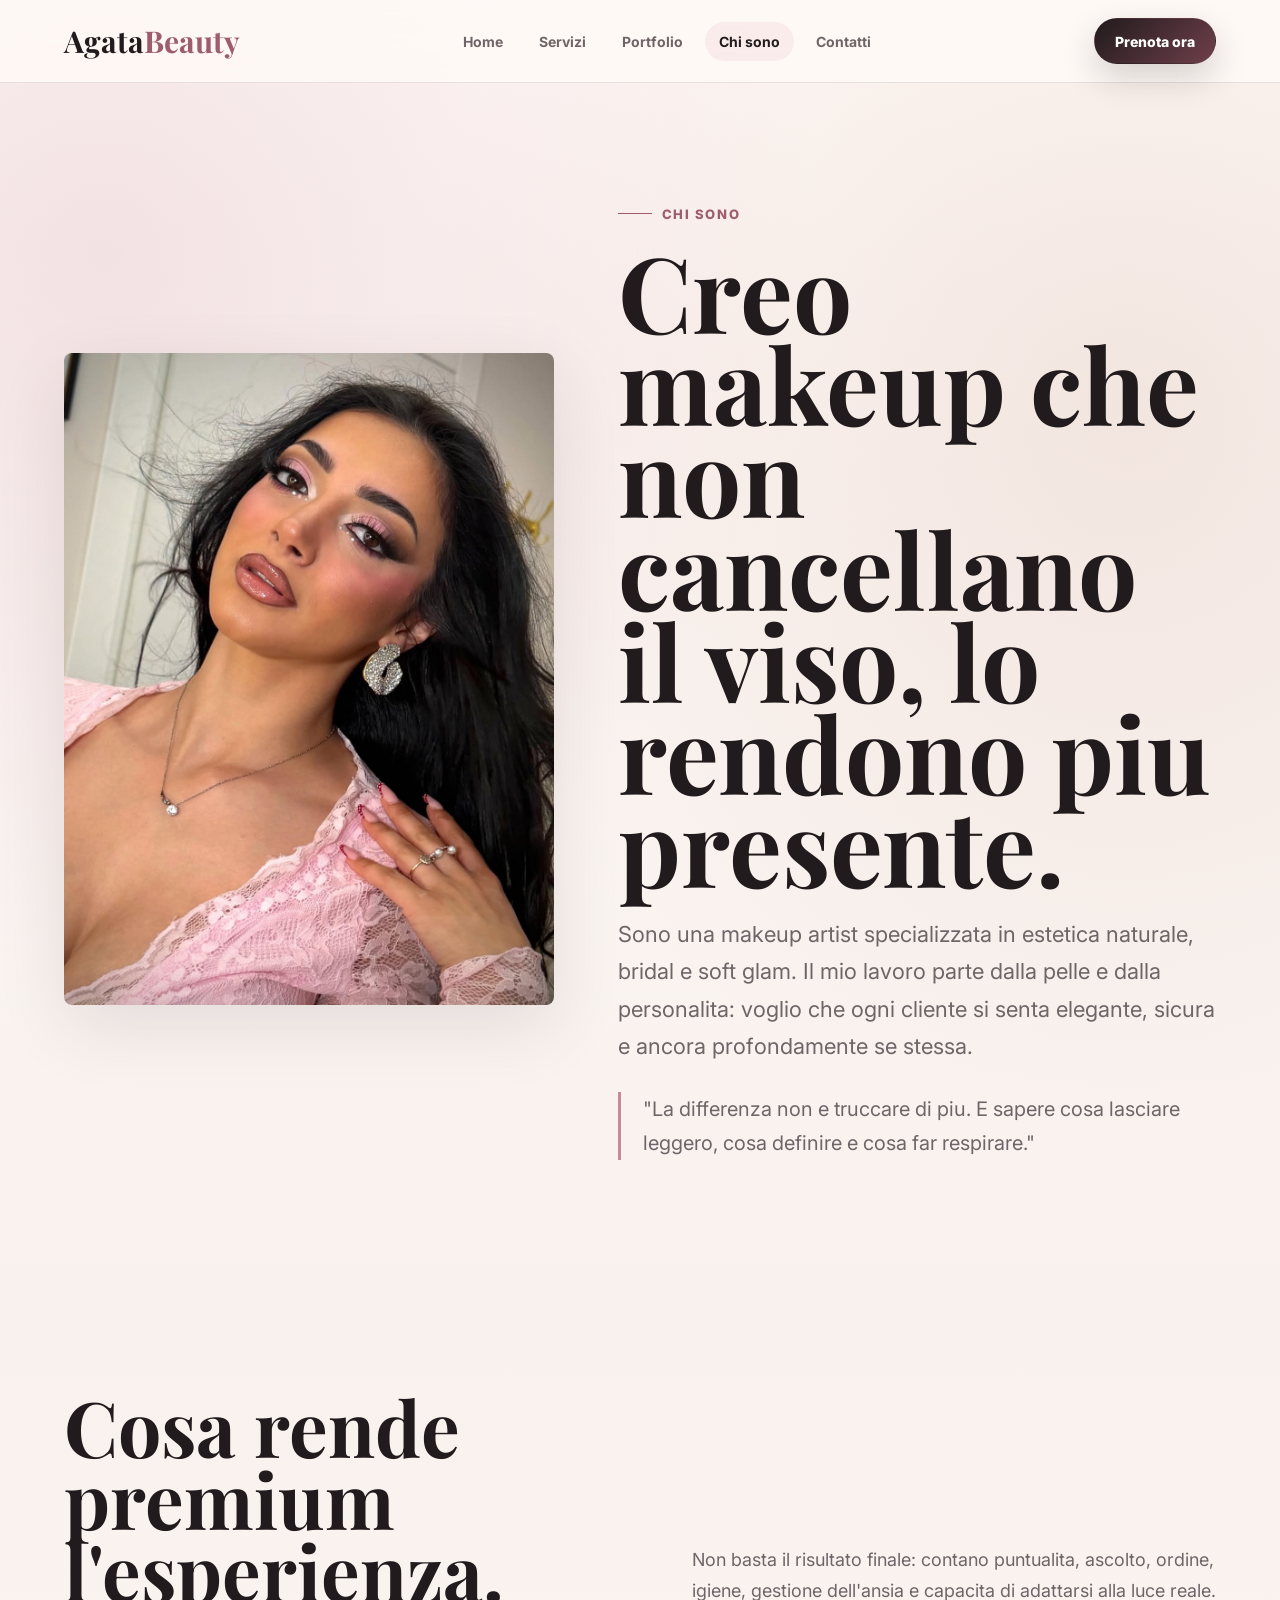
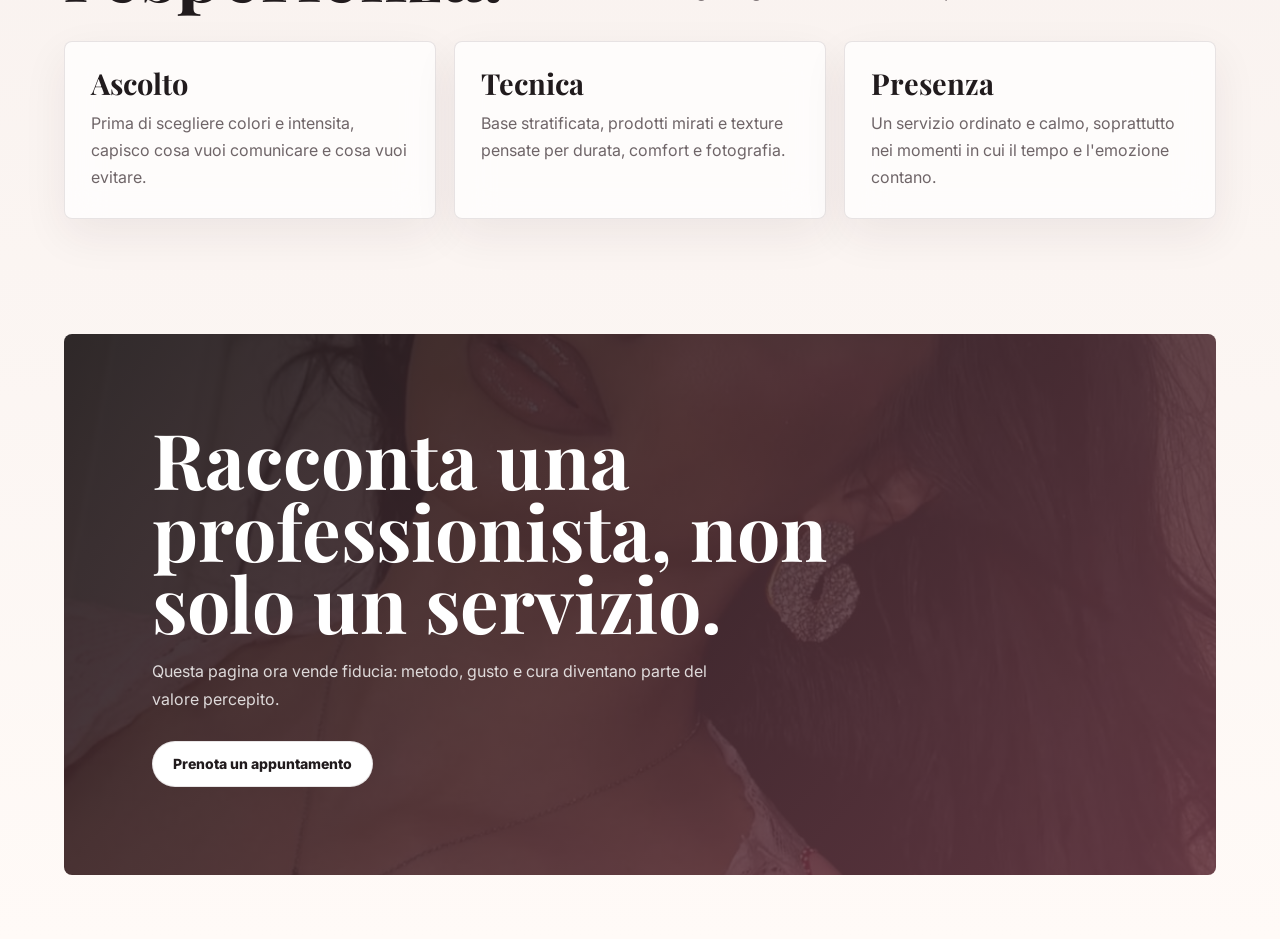
==== chi-sono.html @ 9abc5233 "Elevate beauty site experience" ====
<!DOCTYPE html>
<html lang="it">
<head>
  <meta charset="UTF-8"/>
  <meta name="viewport" content="width=device-width, initial-scale=1.0"/>
  <meta name="description" content="Scopri Agata Beauty, makeup artist specializzata in bellezza naturale, bridal e soft glam."/>
  <title>Chi sono | Agata Beauty</title>
  <link rel="stylesheet" href="style.css"/>
</head>
<body>
  <div class="site-shell">
    <header class="nav">
      <a class="logo" href="index.html">Agata<span>Beauty</span></a>
      <nav class="nav-links" aria-label="Navigazione principale">
        <a href="index.html">Home</a>
        <a href="servizi.html">Servizi</a>
        <a href="portfolio.html">Portfolio</a>
        <a href="chi-sono.html" class="active">Chi sono</a>
        <a href="contatti.html">Contatti</a>
      </nav>
      <div class="nav-actions">
        <a href="prenota.html" class="btn btn-primary">Prenota ora</a>
        <button class="menu-toggle" type="button" aria-label="Apri menu" aria-expanded="false">+</button>
      </div>
    </header>

    <main>
      <section class="section split">
        <div class="portrait reveal">
          <img src="assets/immagine_1.jpg" alt="Agata Beauty makeup artist"/>
        </div>
        <div class="reveal">
          <span class="eyebrow">Chi sono</span>
          <h1>Creo makeup che non cancellano il viso, lo rendono piu presente.</h1>
          <p class="lead">Sono una makeup artist specializzata in estetica naturale, bridal e soft glam. Il mio lavoro parte dalla pelle e dalla personalita: voglio che ogni cliente si senta elegante, sicura e ancora profondamente se stessa.</p>
          <p class="quote">"La differenza non e truccare di piu. E sapere cosa lasciare leggero, cosa definire e cosa far respirare."</p>
        </div>
      </section>

      <section class="section">
        <div class="section-head reveal">
          <h2>Cosa rende premium l'esperienza.</h2>
          <p>Non basta il risultato finale: contano puntualita, ascolto, ordine, igiene, gestione dell'ansia e capacita di adattarsi alla luce reale.</p>
        </div>
        <div class="grid">
          <article class="card reveal"><h3>Ascolto</h3><p>Prima di scegliere colori e intensita, capisco cosa vuoi comunicare e cosa vuoi evitare.</p></article>
          <article class="card reveal"><h3>Tecnica</h3><p>Base stratificata, prodotti mirati e texture pensate per durata, comfort e fotografia.</p></article>
          <article class="card reveal"><h3>Presenza</h3><p>Un servizio ordinato e calmo, soprattutto nei momenti in cui il tempo e l'emozione contano.</p></article>
        </div>
      </section>

      <section class="cta-section reveal">
        <h2>Racconta una professionista, non solo un servizio.</h2>
        <p>Questa pagina ora vende fiducia: metodo, gusto e cura diventano parte del valore percepito.</p>
        <a href="prenota.html" class="btn btn-secondary">Prenota un appuntamento</a>
      </section>
    </main>
  </div>
  <script src="script.js"></script>
</body>
</html>
---- style.css ----
@import url("https://fonts.googleapis.com/css2?family=Inter:wght@400;500;600;700;800&family=Playfair+Display:wght@600;700&display=swap");

:root{
  --ink:#211b1d;
  --muted:#6f6568;
  --line:rgba(65,45,50,.12);
  --paper:#fffaf7;
  --veil:rgba(255,255,255,.72);
  --rose:#c8899a;
  --rose-dark:#9d5d6e;
  --clay:#b27761;
  --sage:#7f8b76;
  --shadow:0 22px 70px rgba(54,33,38,.11);
  --radius:8px;
}

*{box-sizing:border-box;margin:0;padding:0}

html{scroll-behavior:smooth}

body{
  min-height:100vh;
  font-family:"Inter",system-ui,sans-serif;
  color:var(--ink);
  background:
    radial-gradient(circle at 8% 10%, rgba(200,137,154,.20), transparent 28%),
    radial-gradient(circle at 88% 16%, rgba(178,119,97,.14), transparent 30%),
    linear-gradient(180deg,#fffaf7 0%,#f8f1ee 52%,#fffaf7 100%);
  overflow-x:hidden;
}

img{display:block;max-width:100%}

a{color:inherit}

h1,h2,h3,.logo{font-family:"Playfair Display",Georgia,serif}

.site-shell{position:relative;z-index:1}

.nav{
  position:sticky;
  top:0;
  z-index:20;
  display:flex;
  align-items:center;
  justify-content:space-between;
  gap:24px;
  padding:18px clamp(20px,5vw,72px);
  background:rgba(255,250,247,.82);
  border-bottom:1px solid var(--line);
  backdrop-filter:blur(22px);
}

.logo{
  text-decoration:none;
  font-size:30px;
  font-weight:700;
  line-height:1;
  letter-spacing:0;
}

.logo span{color:var(--rose-dark)}

.nav-links{
  display:flex;
  align-items:center;
  gap:8px;
}

.nav-links a{
  text-decoration:none;
  color:var(--muted);
  padding:11px 14px;
  border-radius:999px;
  font-size:14px;
  font-weight:700;
  transition:.25s ease;
}

.nav-links a:hover,
.nav-links a.active{
  color:var(--ink);
  background:rgba(200,137,154,.12);
}

.nav-actions{display:flex;align-items:center;gap:12px}

.menu-toggle{
  display:none;
  width:44px;
  height:44px;
  border:1px solid var(--line);
  border-radius:999px;
  background:#fff;
  color:var(--ink);
  font-size:22px;
  cursor:pointer;
}

.btn{
  display:inline-flex;
  align-items:center;
  justify-content:center;
  min-height:46px;
  padding:13px 20px;
  border:1px solid transparent;
  border-radius:999px;
  text-decoration:none;
  font-weight:800;
  font-size:14px;
  transition:.25s ease;
}

.btn-primary{
  color:#fff;
  background:linear-gradient(135deg,var(--ink),#6f3f4b);
  box-shadow:0 14px 34px rgba(33,27,29,.18);
}

.btn-secondary{
  color:var(--ink);
  background:#fff;
  border-color:var(--line);
}

.btn:hover{transform:translateY(-2px)}

.hero{
  display:grid;
  grid-template-columns:minmax(0,1fr) minmax(360px,.82fr);
  min-height:calc(100vh - 83px);
  align-items:center;
  gap:clamp(34px,5vw,74px);
  padding:clamp(58px,8vw,104px) clamp(20px,5vw,72px);
}

.hero-copy{max-width:760px}

.eyebrow{
  display:inline-flex;
  align-items:center;
  gap:10px;
  margin-bottom:22px;
  color:var(--rose-dark);
  font-size:13px;
  font-weight:800;
  letter-spacing:.12em;
  text-transform:uppercase;
}

.eyebrow::before{
  content:"";
  width:34px;
  height:1px;
  background:currentColor;
}

h1{
  font-size:clamp(54px,8.2vw,112px);
  line-height:.88;
  letter-spacing:0;
}

.lead{
  max-width:650px;
  margin-top:26px;
  color:var(--muted);
  font-size:clamp(18px,2vw,22px);
  line-height:1.7;
}

.hero-actions{display:flex;flex-wrap:wrap;gap:14px;margin-top:34px}

.hero-visual{
  position:relative;
  min-height:640px;
  overflow:hidden;
  border-radius:var(--radius);
  box-shadow:var(--shadow);
  isolation:isolate;
}

.hero-visual img{
  width:100%;
  height:100%;
  min-height:640px;
  object-fit:cover;
}

.hero-visual::after{
  content:"";
  position:absolute;
  inset:0;
  background:linear-gradient(180deg,transparent 50%,rgba(33,27,29,.34));
}

.visual-note{
  position:absolute;
  left:22px;
  right:22px;
  bottom:22px;
  z-index:2;
  display:grid;
  grid-template-columns:1fr auto;
  gap:16px;
  align-items:end;
  padding:18px;
  color:#fff;
  background:rgba(33,27,29,.38);
  border:1px solid rgba(255,255,255,.24);
  border-radius:var(--radius);
  backdrop-filter:blur(18px);
}

.visual-note strong{font-size:26px;font-family:"Playfair Display",Georgia,serif}
.visual-note span{font-size:13px;line-height:1.5;opacity:.88}

.trust-strip{
  display:grid;
  grid-template-columns:repeat(4,1fr);
  border-block:1px solid var(--line);
  background:rgba(255,255,255,.58);
}

.trust-item{
  padding:26px clamp(18px,3vw,36px);
  border-right:1px solid var(--line);
}

.trust-item:last-child{border-right:0}
.trust-item strong{display:block;font-size:24px}
.trust-item span{display:block;margin-top:6px;color:var(--muted);font-size:14px}

.section{
  padding:clamp(72px,9vw,128px) clamp(20px,5vw,72px);
}

.section-head{
  display:flex;
  justify-content:space-between;
  align-items:end;
  gap:28px;
  margin-bottom:34px;
}

.section-head h2,
.page-hero h1{
  font-size:clamp(42px,6vw,78px);
  line-height:.94;
  letter-spacing:0;
}

.section-head p,
.page-hero p{
  max-width:610px;
  color:var(--muted);
  font-size:18px;
  line-height:1.7;
}

.grid{
  display:grid;
  grid-template-columns:repeat(3,1fr);
  gap:18px;
}

.card{
  position:relative;
  overflow:hidden;
  min-height:100%;
  padding:26px;
  border:1px solid var(--line);
  border-radius:var(--radius);
  background:var(--veil);
  box-shadow:0 16px 45px rgba(54,33,38,.07);
  backdrop-filter:blur(18px);
}

.card h3{
  margin-bottom:12px;
  font-size:29px;
  line-height:1.05;
  letter-spacing:0;
}

.card p{color:var(--muted);line-height:1.7}

.card-img{padding:0}
.card-img img{width:100%;height:410px;object-fit:cover}
.card-img .card-body{padding:24px}

.service-meta{
  display:flex;
  justify-content:space-between;
  gap:14px;
  margin-top:24px;
  padding-top:18px;
  border-top:1px solid var(--line);
  color:var(--rose-dark);
  font-size:13px;
  font-weight:800;
  text-transform:uppercase;
  letter-spacing:.08em;
}

.feature-list{display:grid;gap:12px;margin-top:18px;list-style:none}
.feature-list li{color:var(--muted);line-height:1.6}
.feature-list li::before{content:"+";margin-right:10px;color:var(--rose-dark);font-weight:800}

.portfolio-grid{
  display:grid;
  grid-template-columns:1.1fr .9fr;
  gap:18px;
}

.stack-gap{margin-top:18px}

.portfolio-tile{
  position:relative;
  min-height:420px;
  overflow:hidden;
  border-radius:var(--radius);
  box-shadow:var(--shadow);
}

.portfolio-tile.tall{min-height:620px}
.portfolio-tile img{width:100%;height:100%;object-fit:cover}

.tile-caption{
  position:absolute;
  left:18px;
  bottom:18px;
  padding:14px 16px;
  color:#fff;
  background:rgba(33,27,29,.45);
  border:1px solid rgba(255,255,255,.2);
  border-radius:var(--radius);
  backdrop-filter:blur(16px);
}

.tile-caption strong{display:block;font-family:"Playfair Display",Georgia,serif;font-size:25px}
.tile-caption span{font-size:13px;opacity:.88}

.split{
  display:grid;
  grid-template-columns:.9fr 1.1fr;
  gap:clamp(24px,5vw,72px);
  align-items:center;
}

.portrait{
  min-height:620px;
  overflow:hidden;
  border-radius:var(--radius);
  box-shadow:var(--shadow);
}

.portrait img{width:100%;height:100%;object-fit:cover}

.quote{
  margin-top:26px;
  padding-left:22px;
  border-left:3px solid var(--rose);
  color:var(--muted);
  font-size:20px;
  line-height:1.7;
}

.booking-panel{
  display:grid;
  grid-template-columns:.42fr .58fr;
  gap:18px;
}

.calendly-box{
  overflow:hidden;
  border:1px solid var(--line);
  border-radius:var(--radius);
  background:#fff;
  box-shadow:var(--shadow);
}

.calendly-inline-widget{min-width:320px;height:760px}

.contact-grid{
  display:grid;
  grid-template-columns:.9fr 1.1fr;
  gap:18px;
}

.contact-link{
  display:flex;
  justify-content:space-between;
  align-items:center;
  gap:18px;
  padding:18px 0;
  border-bottom:1px solid var(--line);
  text-decoration:none;
  font-weight:800;
}

.contact-link span{color:var(--muted);font-weight:600}

.cta-section{
  margin:0 clamp(20px,5vw,72px) clamp(20px,5vw,72px);
  padding:clamp(54px,8vw,88px);
  color:#fff;
  background:
    linear-gradient(135deg,rgba(33,27,29,.92),rgba(111,63,75,.86)),
    url("assets/immagine_1.jpg") center/cover;
  border-radius:var(--radius);
}

.cta-section h2{
  max-width:820px;
  font-size:clamp(42px,6vw,82px);
  line-height:.94;
  letter-spacing:0;
}

.cta-section p{max-width:590px;margin-top:20px;line-height:1.7;color:rgba(255,255,255,.82)}
.cta-section .btn{margin-top:28px}

.footer{
  display:flex;
  justify-content:space-between;
  gap:24px;
  padding:38px clamp(20px,5vw,72px);
  color:var(--muted);
  border-top:1px solid var(--line);
}

.footer-links{display:flex;gap:18px;flex-wrap:wrap}
.footer a{text-decoration:none}

.reveal{
  opacity:0;
  transform:translateY(22px);
  transition:opacity .7s ease, transform .7s ease;
}

.reveal.active{opacity:1;transform:translateY(0)}

@media(max-width:980px){
  .hero,
  .split,
  .booking-panel,
  .contact-grid,
  .portfolio-grid{grid-template-columns:1fr}

  .hero-visual,
  .hero-visual img,
  .portrait{min-height:520px}

  .trust-strip,
  .grid{grid-template-columns:repeat(2,1fr)}

  .section-head{display:block}
  .section-head p{margin-top:18px}
}

@media(max-width:760px){
  .nav{padding:14px 18px}
  .logo{font-size:26px}
  .menu-toggle{display:inline-flex;align-items:center;justify-content:center}
  .nav-links{
    position:absolute;
    top:73px;
    left:18px;
    right:18px;
    display:none;
    flex-direction:column;
    align-items:stretch;
    padding:12px;
    background:#fff;
    border:1px solid var(--line);
    border-radius:var(--radius);
    box-shadow:var(--shadow);
  }
  .nav.open .nav-links{display:flex}
  .nav-links a{padding:14px 16px}
  .nav-actions .btn{display:none}
  .hero{min-height:auto;padding-top:54px}
  .hero-actions .btn{width:100%}
  .hero-visual,
  .hero-visual img,
  .portrait,
  .portfolio-tile,
  .portfolio-tile.tall{min-height:430px}
  .trust-strip,
  .grid{grid-template-columns:1fr}
  .trust-item{border-right:0;border-bottom:1px solid var(--line)}
  .trust-item:last-child{border-bottom:0}
  .card-img img{height:340px}
  .footer{display:block}
  .footer-links{margin-top:16px}
}
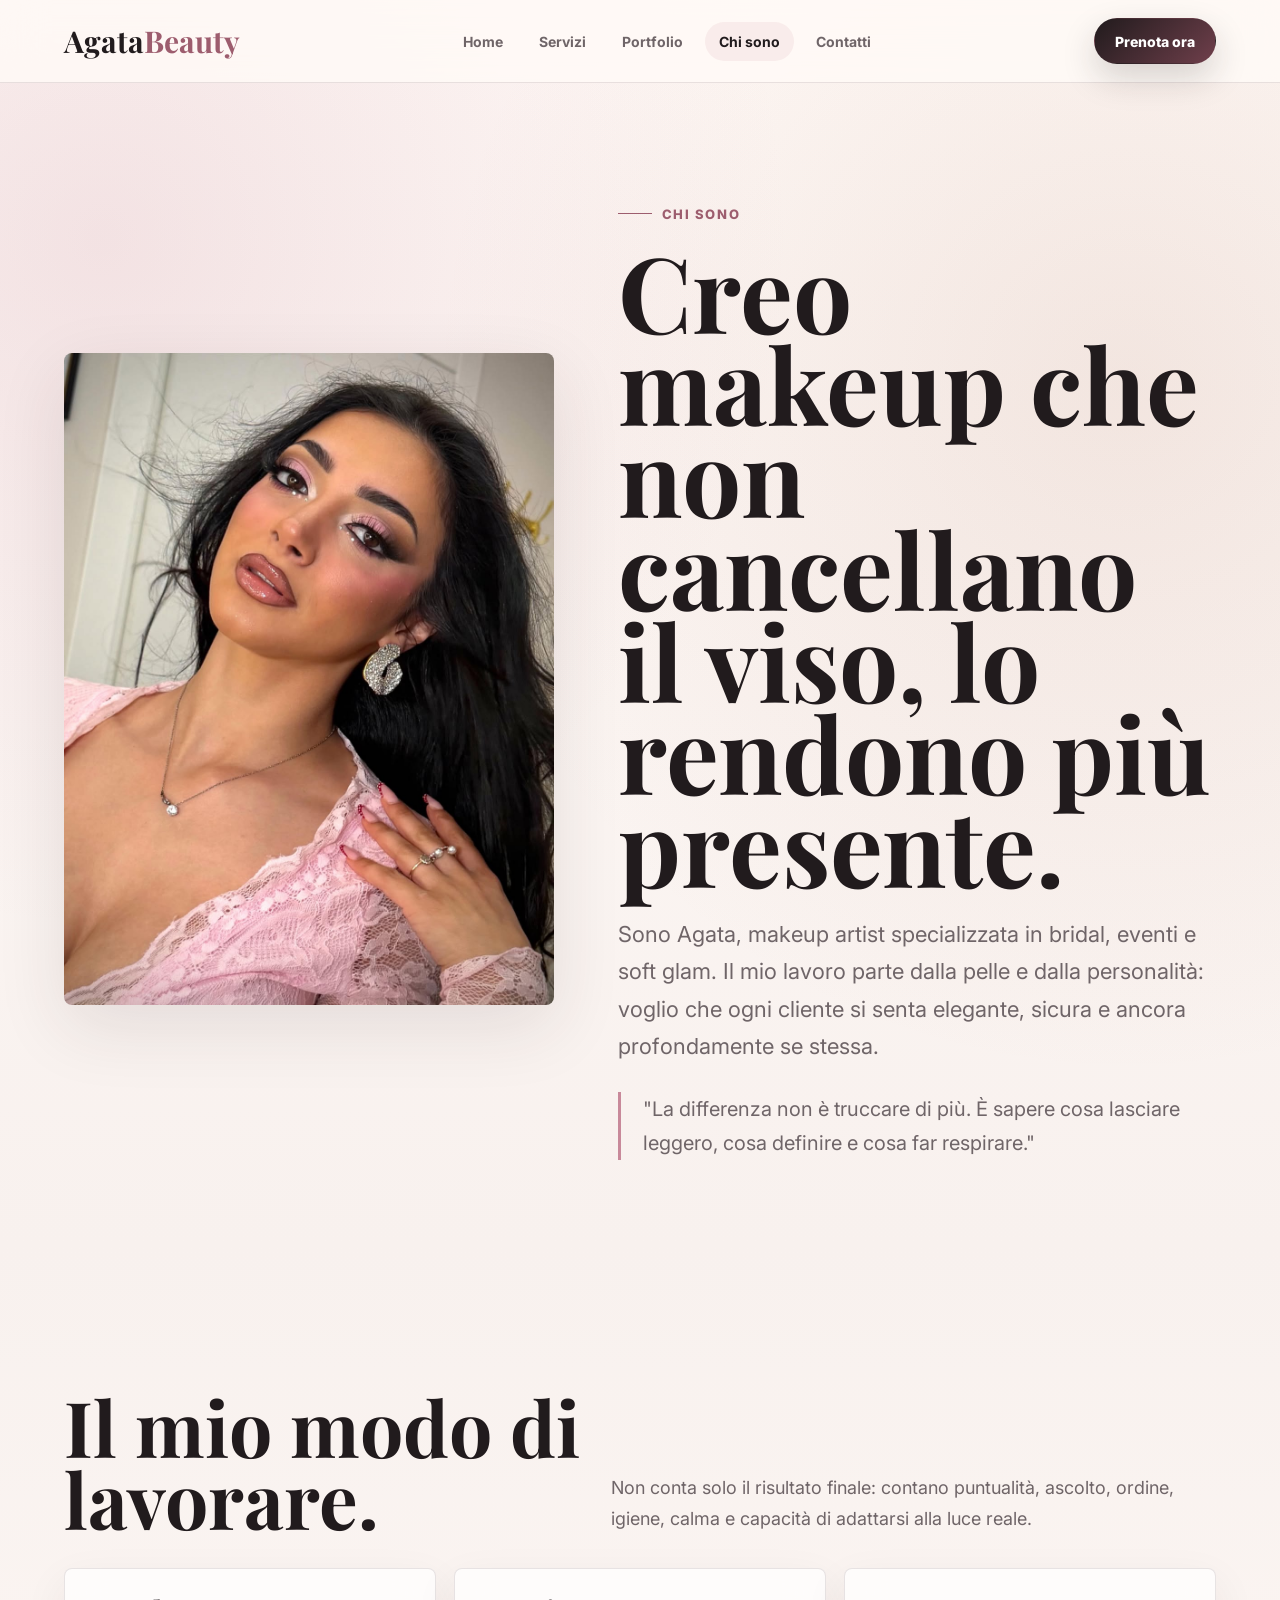
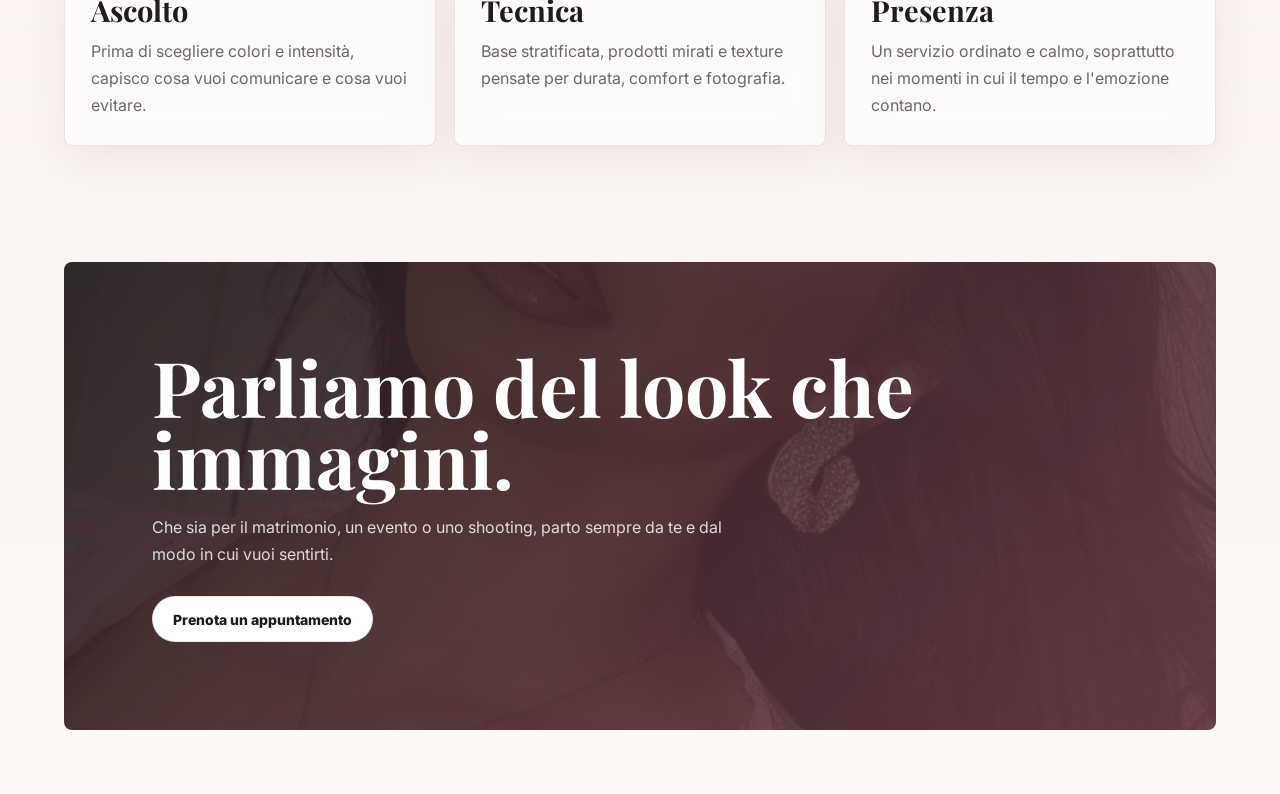
==== commit b57b970a: "update text" ====
--- a/chi-sono.html
+++ b/chi-sono.html
@@ -31,27 +31,27 @@
         </div>
         <div class="reveal">
           <span class="eyebrow">Chi sono</span>
-          <h1>Creo makeup che non cancellano il viso, lo rendono piu presente.</h1>
-          <p class="lead">Sono una makeup artist specializzata in estetica naturale, bridal e soft glam. Il mio lavoro parte dalla pelle e dalla personalita: voglio che ogni cliente si senta elegante, sicura e ancora profondamente se stessa.</p>
-          <p class="quote">"La differenza non e truccare di piu. E sapere cosa lasciare leggero, cosa definire e cosa far respirare."</p>
+          <h1>Creo makeup che non cancellano il viso, lo rendono più presente.</h1>
+          <p class="lead">Sono Agata, makeup artist specializzata in bridal, eventi e soft glam. Il mio lavoro parte dalla pelle e dalla personalità: voglio che ogni cliente si senta elegante, sicura e ancora profondamente se stessa.</p>
+          <p class="quote">"La differenza non è truccare di più. È sapere cosa lasciare leggero, cosa definire e cosa far respirare."</p>
         </div>
       </section>
 
       <section class="section">
         <div class="section-head reveal">
-          <h2>Cosa rende premium l'esperienza.</h2>
-          <p>Non basta il risultato finale: contano puntualita, ascolto, ordine, igiene, gestione dell'ansia e capacita di adattarsi alla luce reale.</p>
+          <h2>Il mio modo di lavorare.</h2>
+          <p>Non conta solo il risultato finale: contano puntualità, ascolto, ordine, igiene, calma e capacità di adattarsi alla luce reale.</p>
         </div>
         <div class="grid">
-          <article class="card reveal"><h3>Ascolto</h3><p>Prima di scegliere colori e intensita, capisco cosa vuoi comunicare e cosa vuoi evitare.</p></article>
+          <article class="card reveal"><h3>Ascolto</h3><p>Prima di scegliere colori e intensità, capisco cosa vuoi comunicare e cosa vuoi evitare.</p></article>
           <article class="card reveal"><h3>Tecnica</h3><p>Base stratificata, prodotti mirati e texture pensate per durata, comfort e fotografia.</p></article>
           <article class="card reveal"><h3>Presenza</h3><p>Un servizio ordinato e calmo, soprattutto nei momenti in cui il tempo e l'emozione contano.</p></article>
         </div>
       </section>
 
       <section class="cta-section reveal">
-        <h2>Racconta una professionista, non solo un servizio.</h2>
-        <p>Questa pagina ora vende fiducia: metodo, gusto e cura diventano parte del valore percepito.</p>
+        <h2>Parliamo del look che immagini.</h2>
+        <p>Che sia per il matrimonio, un evento o uno shooting, parto sempre da te e dal modo in cui vuoi sentirti.</p>
         <a href="prenota.html" class="btn btn-secondary">Prenota un appuntamento</a>
       </section>
     </main>
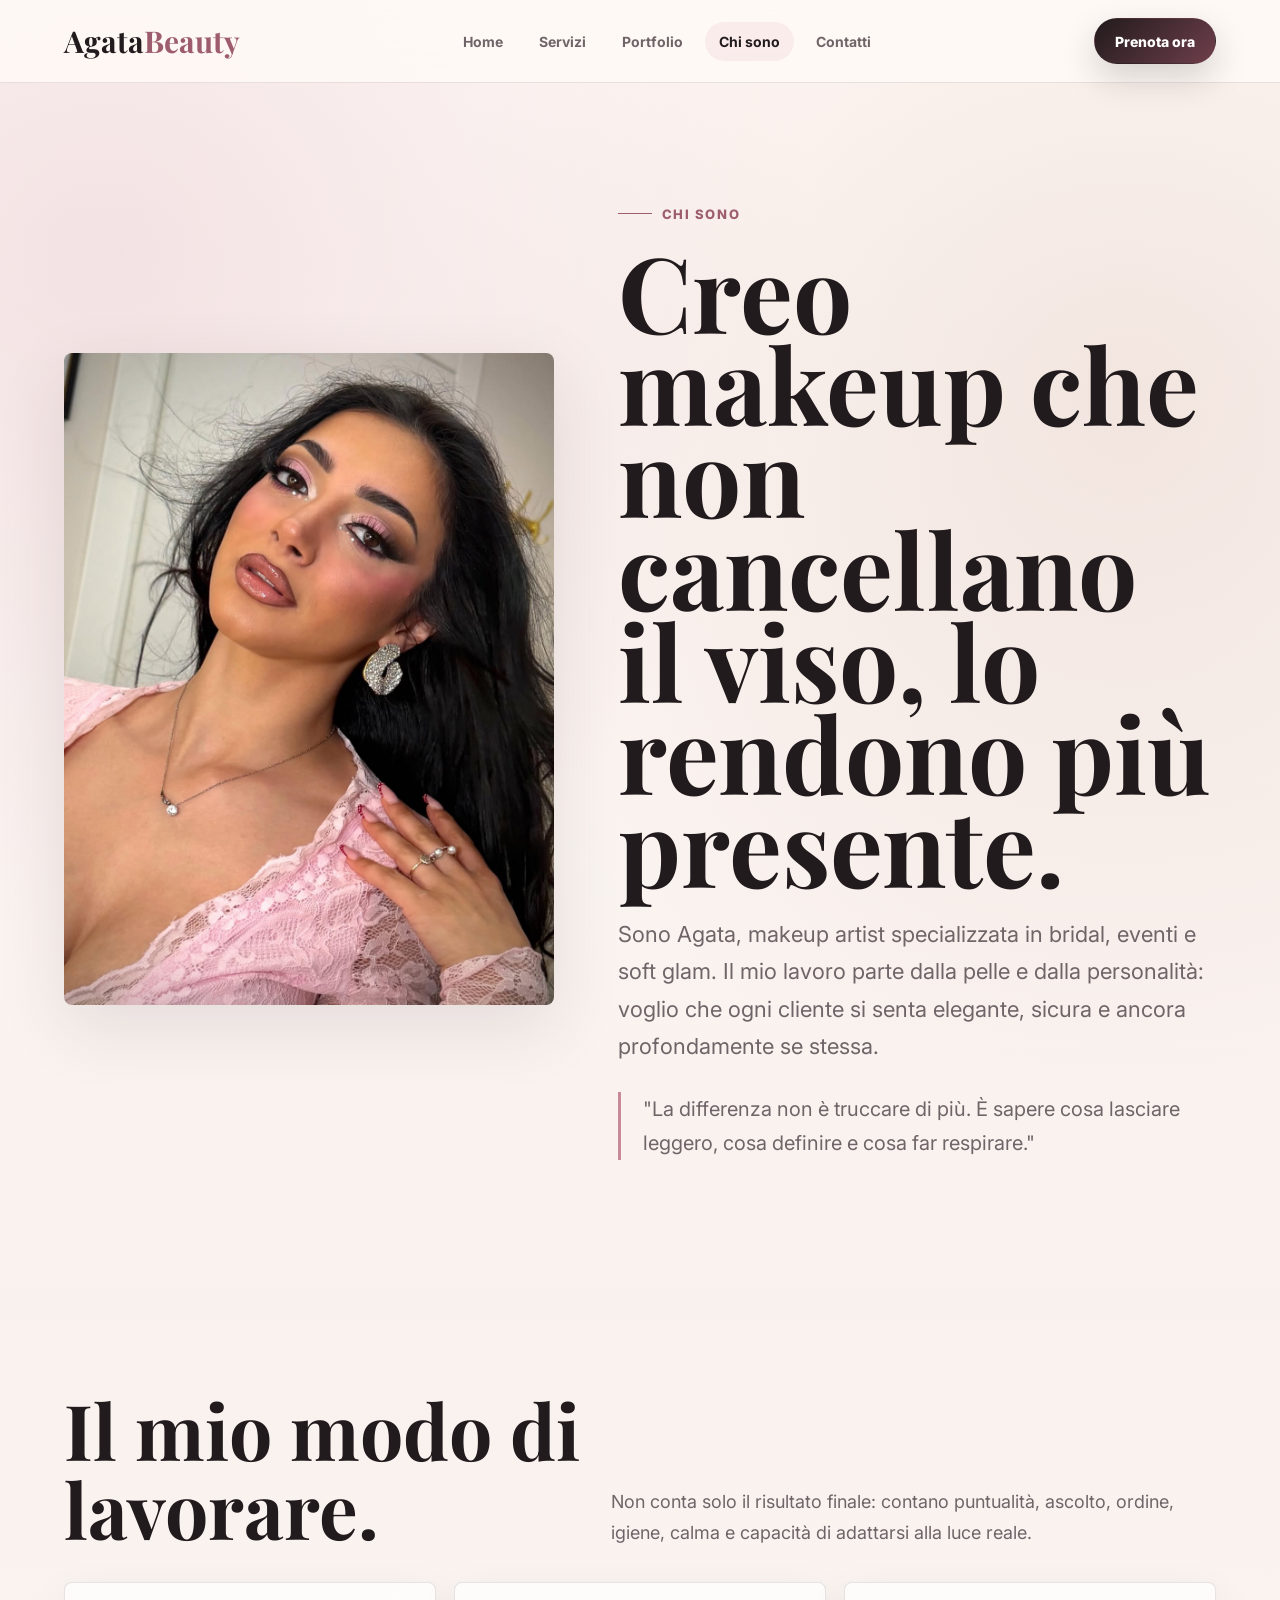
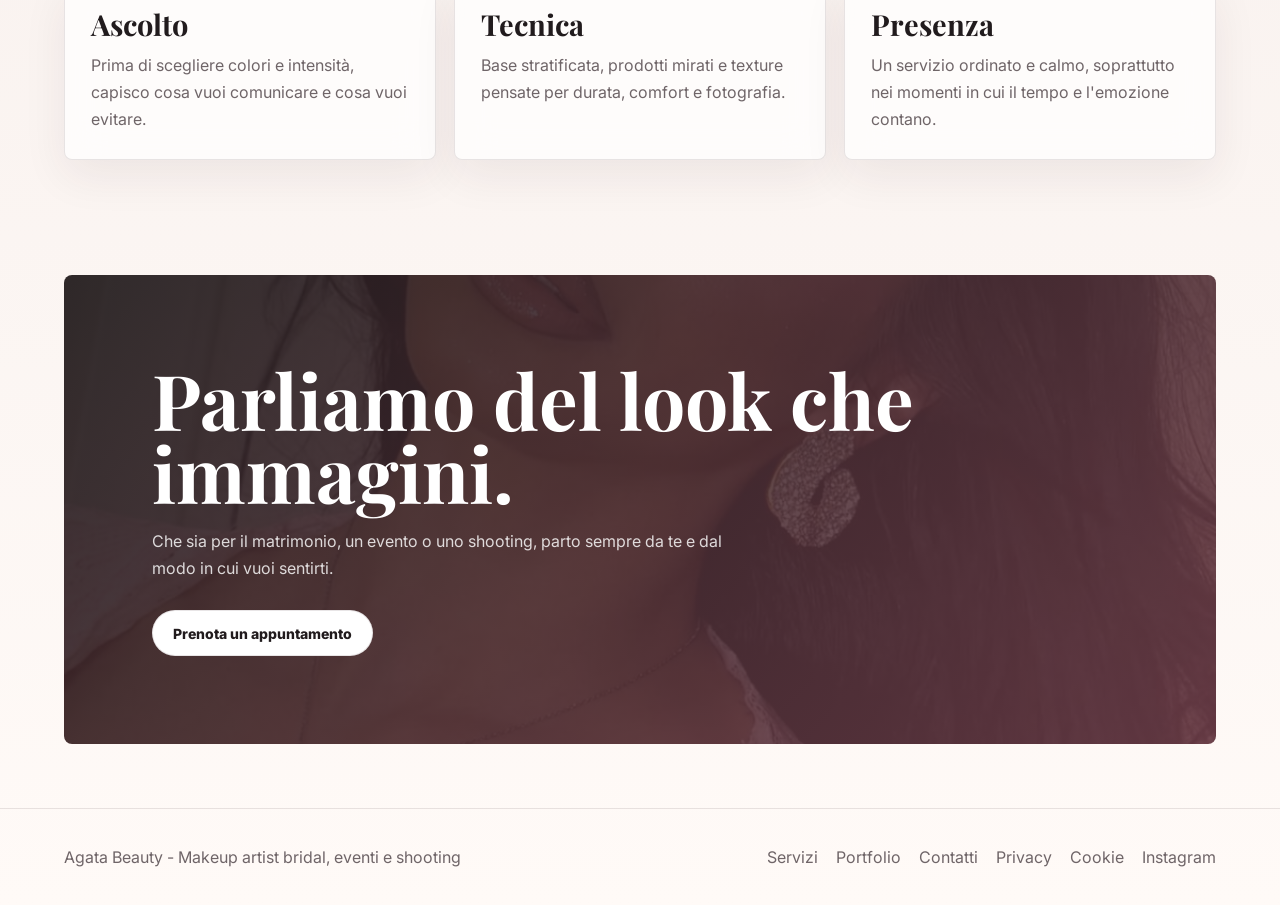
==== commit 4722b561: "Polish site structure and legal pages" ====
--- a/chi-sono.html
+++ b/chi-sono.html
@@ -5,6 +5,7 @@
   <meta name="viewport" content="width=device-width, initial-scale=1.0"/>
   <meta name="description" content="Scopri Agata Beauty, makeup artist specializzata in bellezza naturale, bridal e soft glam."/>
   <title>Chi sono | Agata Beauty</title>
+  <link rel="icon" href="favicon.svg" type="image/svg+xml"/>
   <link rel="stylesheet" href="style.css"/>
 </head>
 <body>
@@ -55,6 +56,18 @@
         <a href="prenota.html" class="btn btn-secondary">Prenota un appuntamento</a>
       </section>
     </main>
+
+    <footer class="footer">
+      <p>Agata Beauty - Makeup artist bridal, eventi e shooting</p>
+      <div class="footer-links">
+        <a href="servizi.html">Servizi</a>
+        <a href="portfolio.html">Portfolio</a>
+        <a href="contatti.html">Contatti</a>
+        <a href="privacy.html">Privacy</a>
+        <a href="cookie.html">Cookie</a>
+        <a href="https://www.instagram.com/agatamakeupbeauty/">Instagram</a>
+      </div>
+    </footer>
   </div>
   <script src="script.js"></script>
 </body>
--- a/style.css
+++ b/style.css
@@ -246,7 +246,7 @@
 .section-head h2,
 .page-hero h1{
   font-size:clamp(42px,6vw,78px);
-  line-height:.94;
+  line-height:1.03;
   letter-spacing:0;
 }
 
@@ -258,6 +258,8 @@
   line-height:1.7;
 }
 
+.page-hero p{margin-top:24px}
+
 .grid{
   display:grid;
   grid-template-columns:repeat(3,1fr);
@@ -267,7 +269,6 @@
 .card{
   position:relative;
   overflow:hidden;
-  min-height:100%;
   padding:26px;
   border:1px solid var(--line);
   border-radius:var(--radius);
@@ -275,6 +276,8 @@
   box-shadow:0 16px 45px rgba(54,33,38,.07);
   backdrop-filter:blur(18px);
 }
+
+.grid .card{min-height:100%}
 
 .card h3{
   margin-bottom:12px;
@@ -400,6 +403,21 @@
 }
 
 .contact-link span{color:var(--muted);font-weight:600}
+
+.legal-content{
+  max-width:920px;
+  padding-top:0;
+}
+
+.legal-content h2{
+  margin-top:34px;
+  margin-bottom:10px;
+  font-size:28px;
+  line-height:1.1;
+}
+
+.legal-content h2:first-child{margin-top:0}
+.legal-content p{color:var(--muted);line-height:1.8}
 
 .cta-section{
   margin:0 clamp(20px,5vw,72px) clamp(20px,5vw,72px);
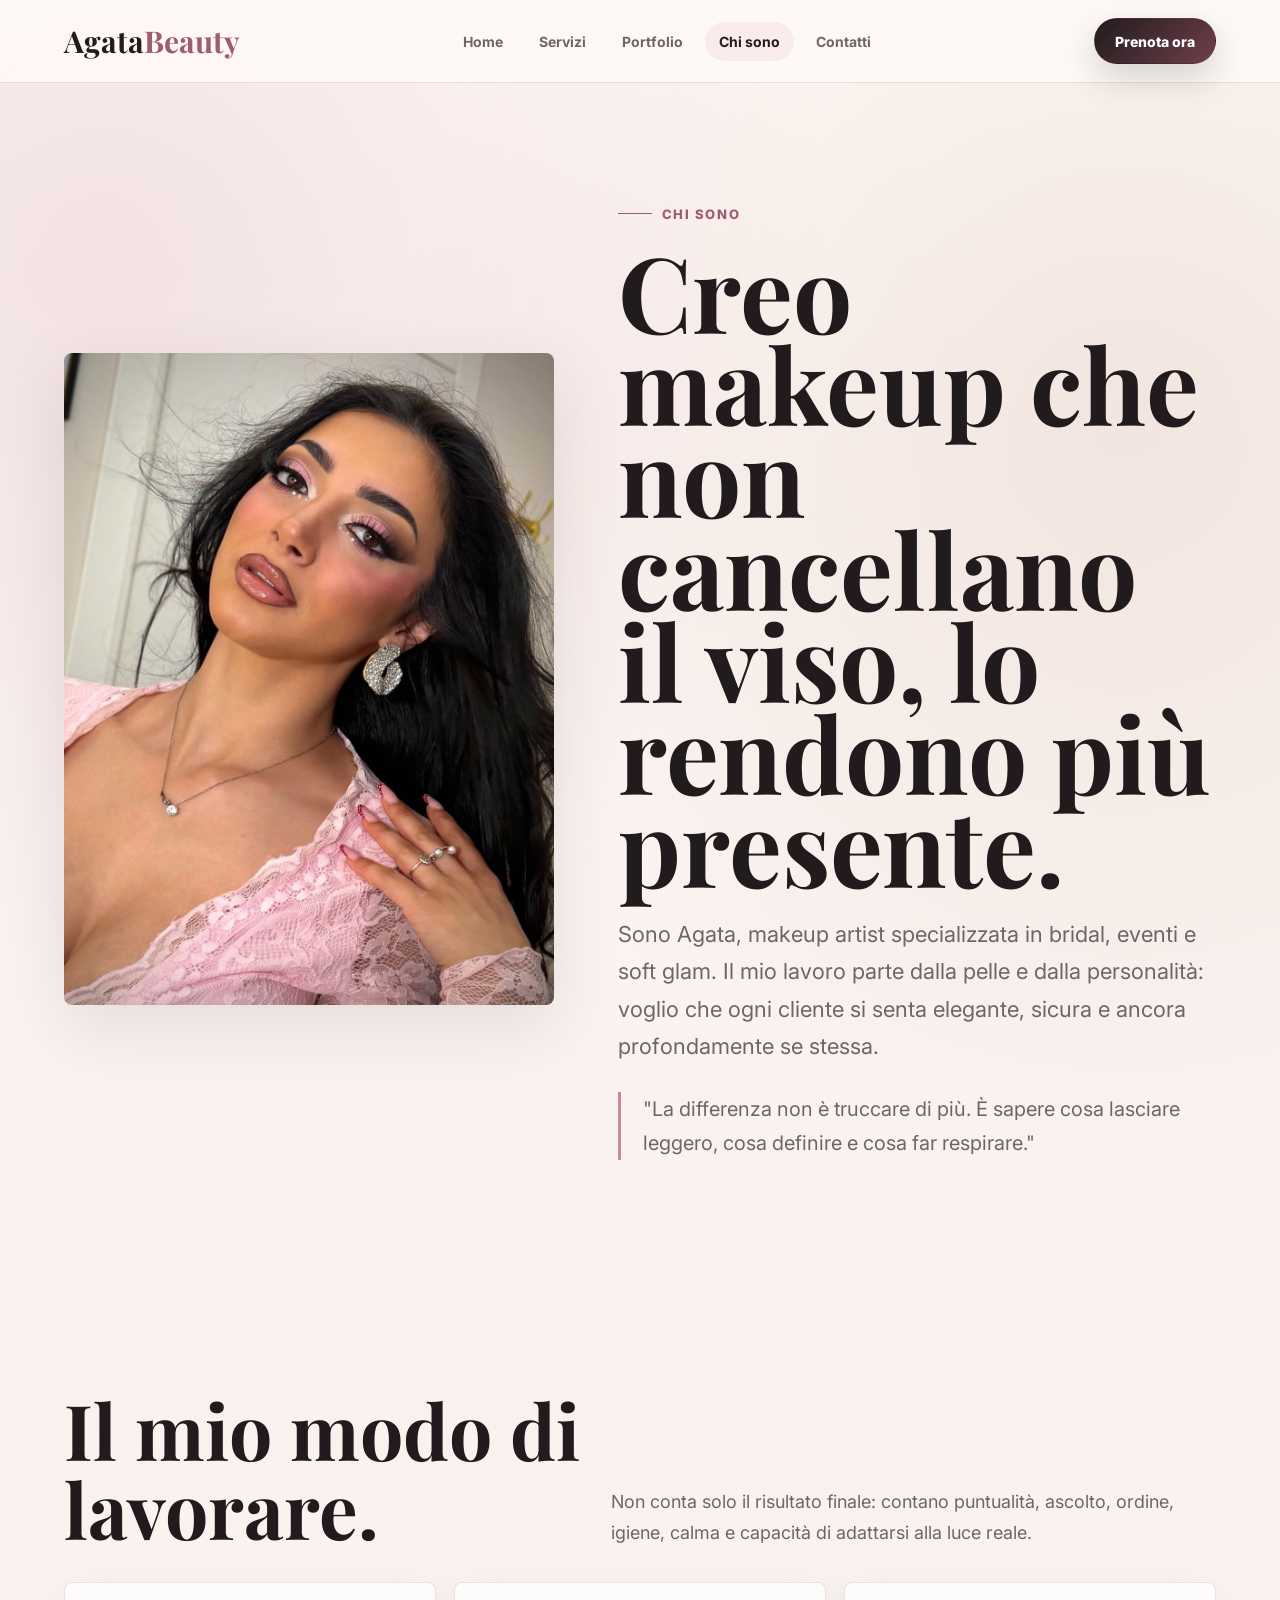
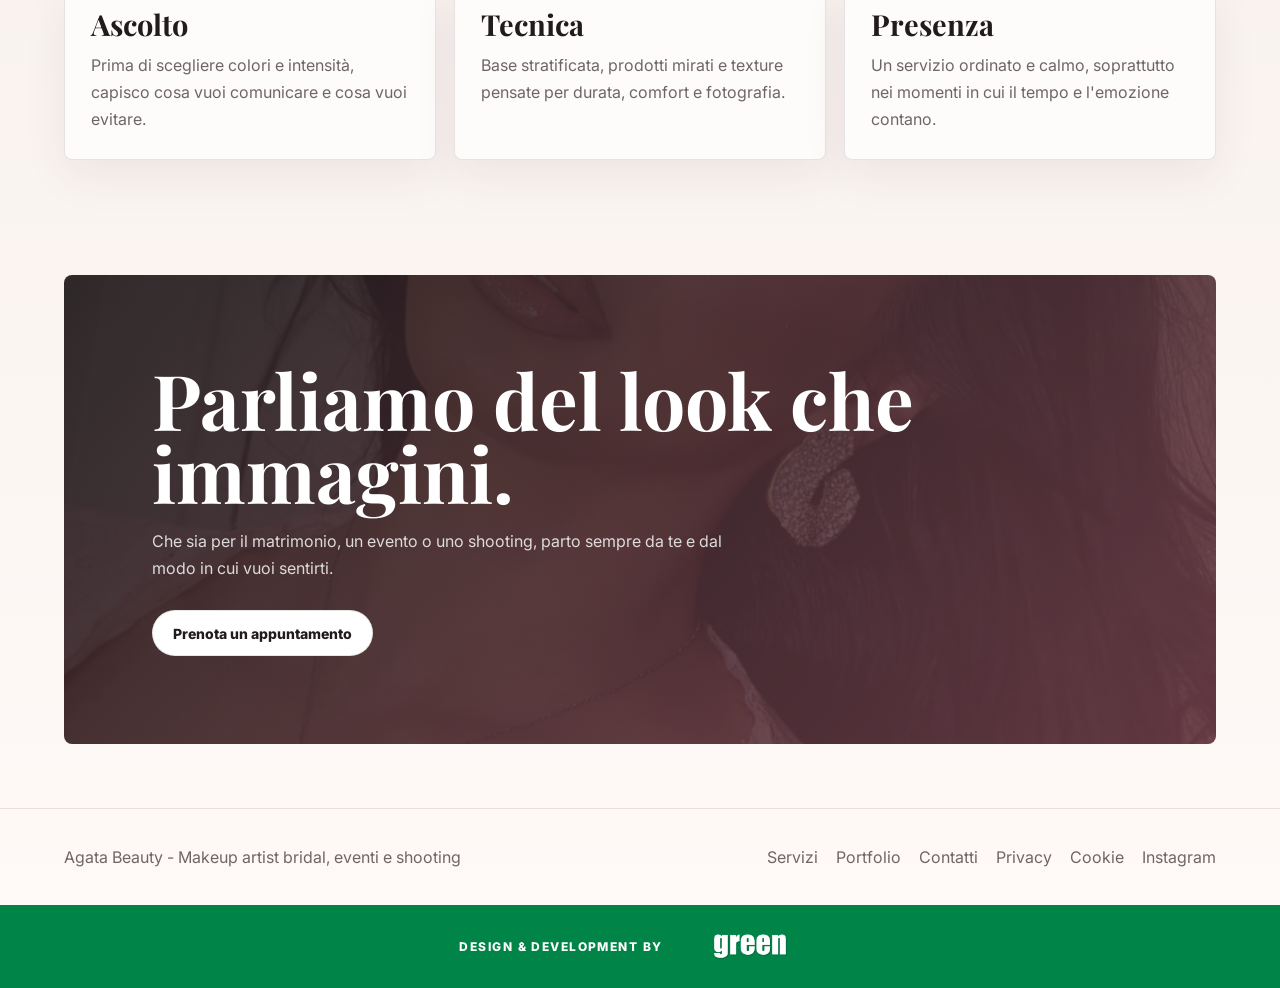
==== commit 781dbebe: "Add designer credit section" ====
--- a/chi-sono.html
+++ b/chi-sono.html
@@ -68,6 +68,10 @@
         <a href="https://www.instagram.com/agatamakeupbeauty/">Instagram</a>
       </div>
     </footer>
+    <section class="designer-credit" aria-label="Design e sviluppo">
+      <span>Design &amp; development by</span>
+      <img src="assets/green-designer-tag.png" alt="green"/>
+    </section>
   </div>
   <script src="script.js"></script>
 </body>
--- a/style.css
+++ b/style.css
@@ -450,6 +450,28 @@
 
 .footer-links{display:flex;gap:18px;flex-wrap:wrap}
 .footer a{text-decoration:none}
+
+.designer-credit{
+  display:flex;
+  align-items:center;
+  justify-content:center;
+  gap:16px;
+  padding:18px clamp(20px,5vw,72px);
+  color:#fff;
+  background:#008448;
+}
+
+.designer-credit span{
+  font-size:12px;
+  font-weight:800;
+  letter-spacing:.12em;
+  text-transform:uppercase;
+}
+
+.designer-credit img{
+  width:142px;
+  height:auto;
+}
 
 .reveal{
   opacity:0;
@@ -512,4 +534,10 @@
   .card-img img{height:340px}
   .footer{display:block}
   .footer-links{margin-top:16px}
-}
+  .designer-credit{
+    flex-direction:column;
+    gap:8px;
+    text-align:center;
+  }
+  .designer-credit img{width:132px}
+}
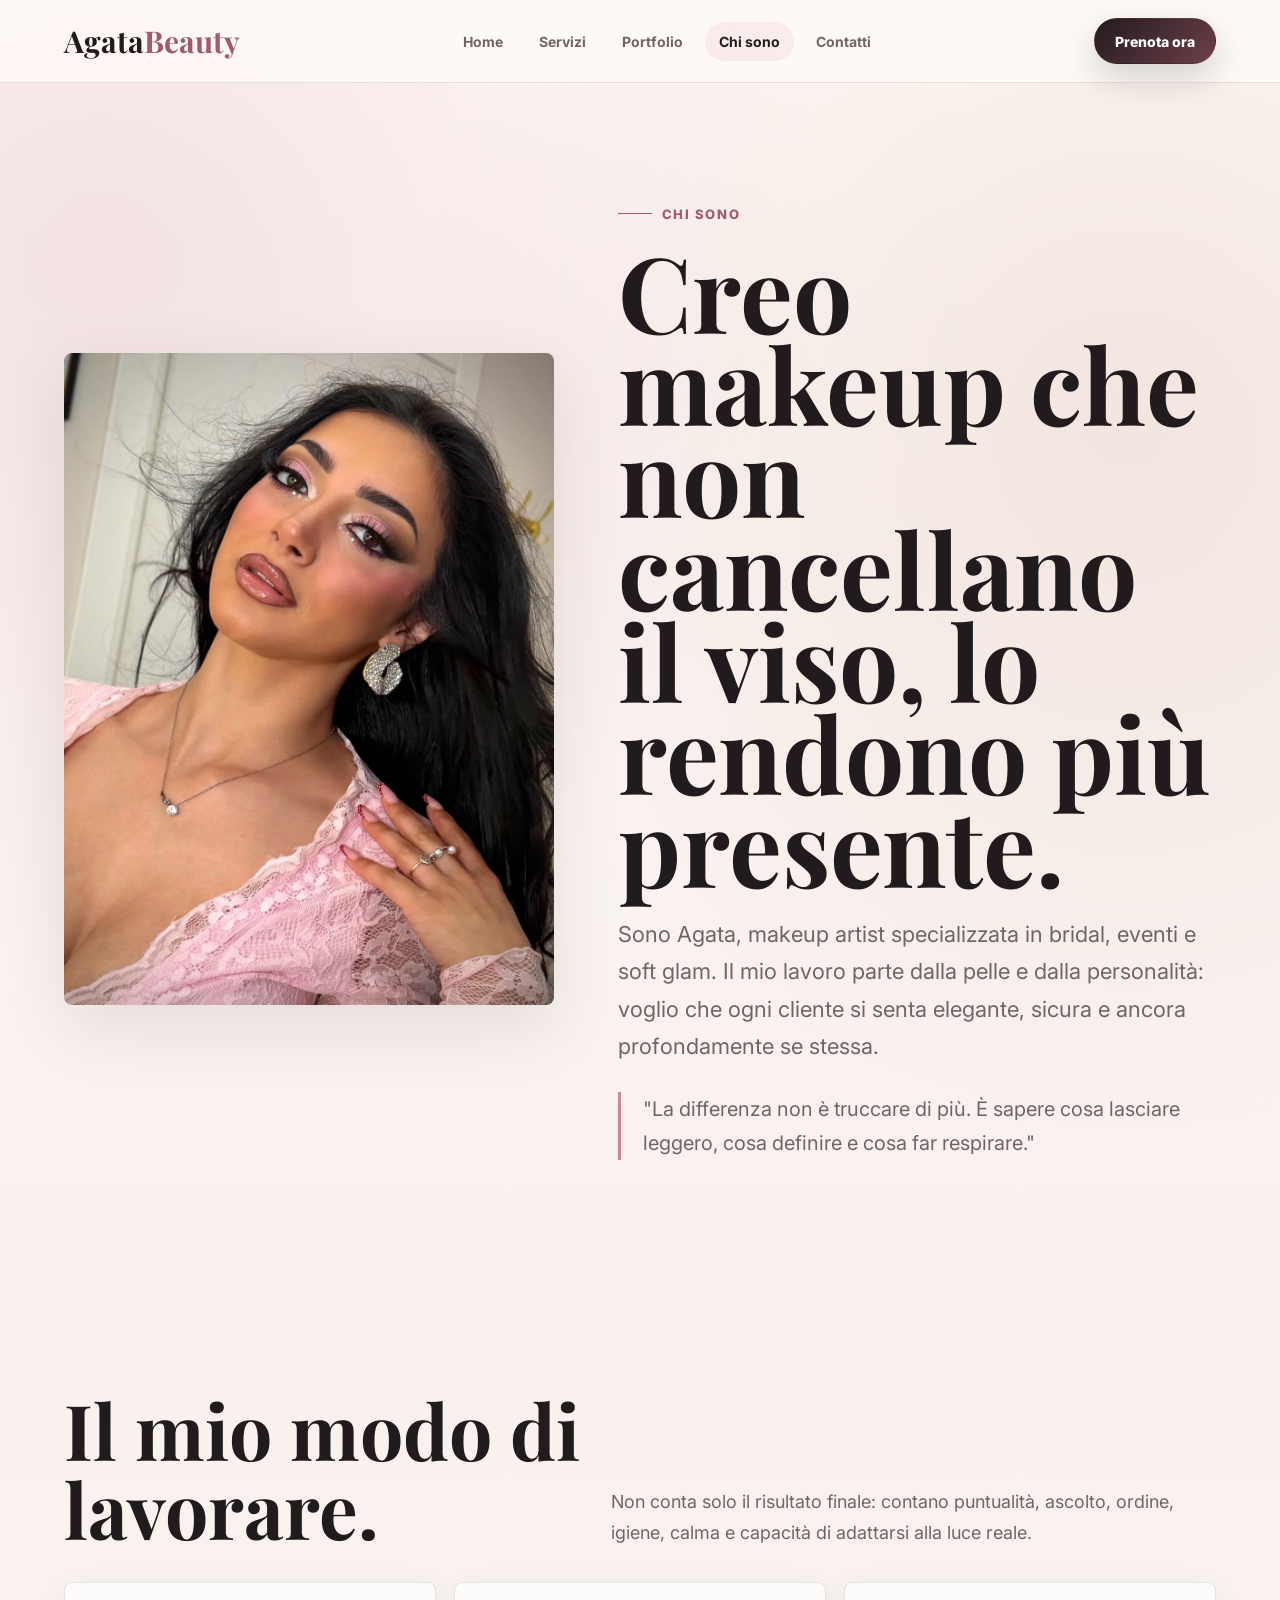
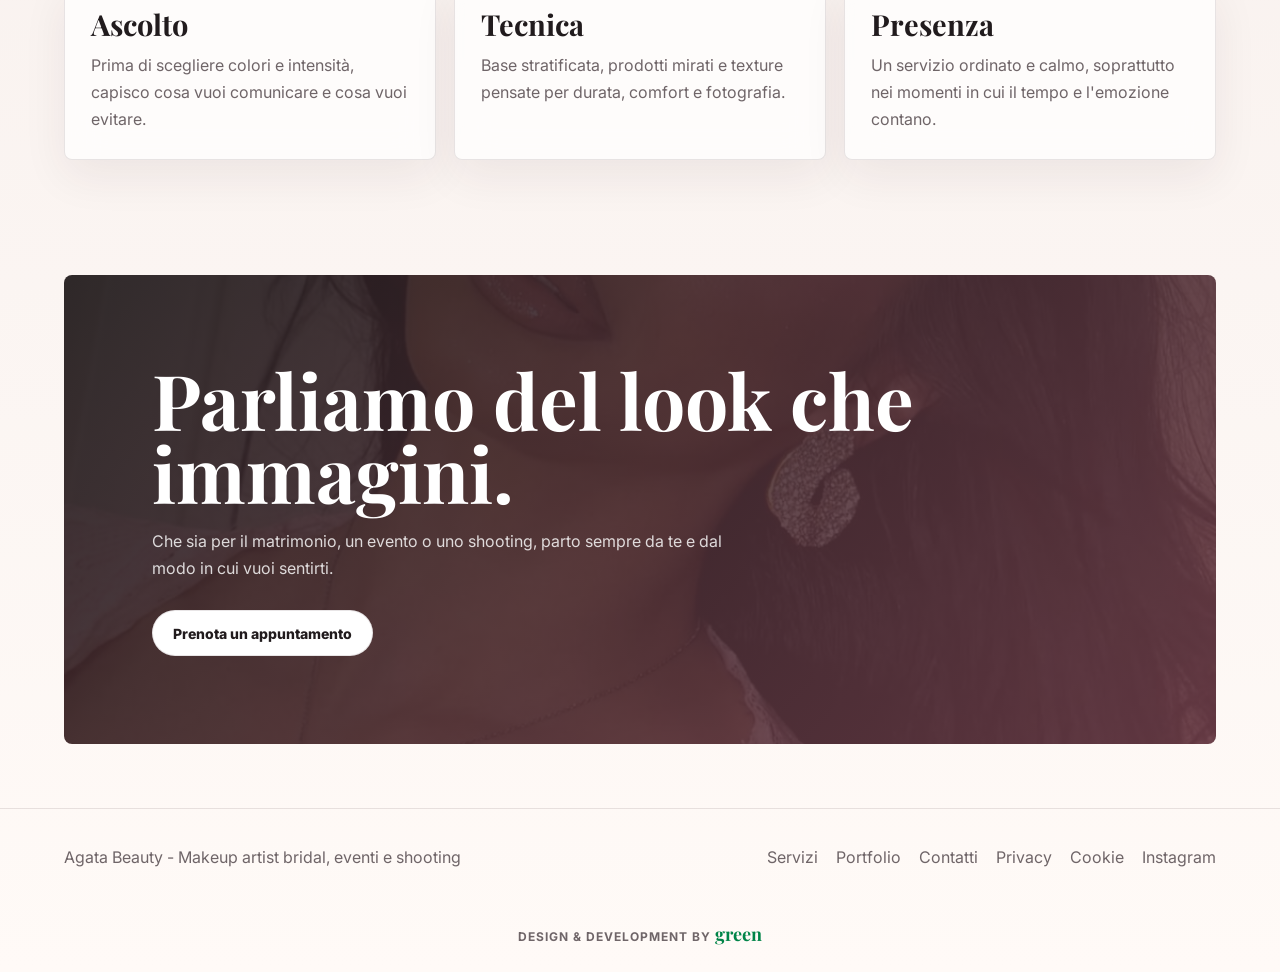
==== commit 0945d747: "Update footer designer credit" ====
--- a/chi-sono.html
+++ b/chi-sono.html
@@ -68,10 +68,7 @@
         <a href="https://www.instagram.com/agatamakeupbeauty/">Instagram</a>
       </div>
     </footer>
-    <section class="designer-credit" aria-label="Design e sviluppo">
-      <span>Design &amp; development by</span>
-      <img src="assets/green-designer-tag.png" alt="green"/>
-    </section>
+    <p class="designer-credit">Design &amp; development by <span>green</span></p>
   </div>
   <script src="script.js"></script>
 </body>
--- a/style.css
+++ b/style.css
@@ -452,25 +452,23 @@
 .footer a{text-decoration:none}
 
 .designer-credit{
-  display:flex;
-  align-items:center;
-  justify-content:center;
-  gap:16px;
-  padding:18px clamp(20px,5vw,72px);
-  color:#fff;
-  background:#008448;
+  padding:16px clamp(20px,5vw,72px) 24px;
+  color:var(--muted);
+  font-size:12px;
+  font-weight:700;
+  letter-spacing:.08em;
+  line-height:1.5;
+  text-align:center;
+  text-transform:uppercase;
 }
 
 .designer-credit span{
-  font-size:12px;
-  font-weight:800;
-  letter-spacing:.12em;
-  text-transform:uppercase;
-}
-
-.designer-credit img{
-  width:142px;
-  height:auto;
+  color:#008448;
+  font-family:"Playfair Display",Georgia,serif;
+  font-size:18px;
+  font-weight:700;
+  letter-spacing:0;
+  text-transform:none;
 }
 
 .reveal{
@@ -534,10 +532,5 @@
   .card-img img{height:340px}
   .footer{display:block}
   .footer-links{margin-top:16px}
-  .designer-credit{
-    flex-direction:column;
-    gap:8px;
-    text-align:center;
-  }
-  .designer-credit img{width:132px}
-}
+  .designer-credit{padding-bottom:22px}
+}
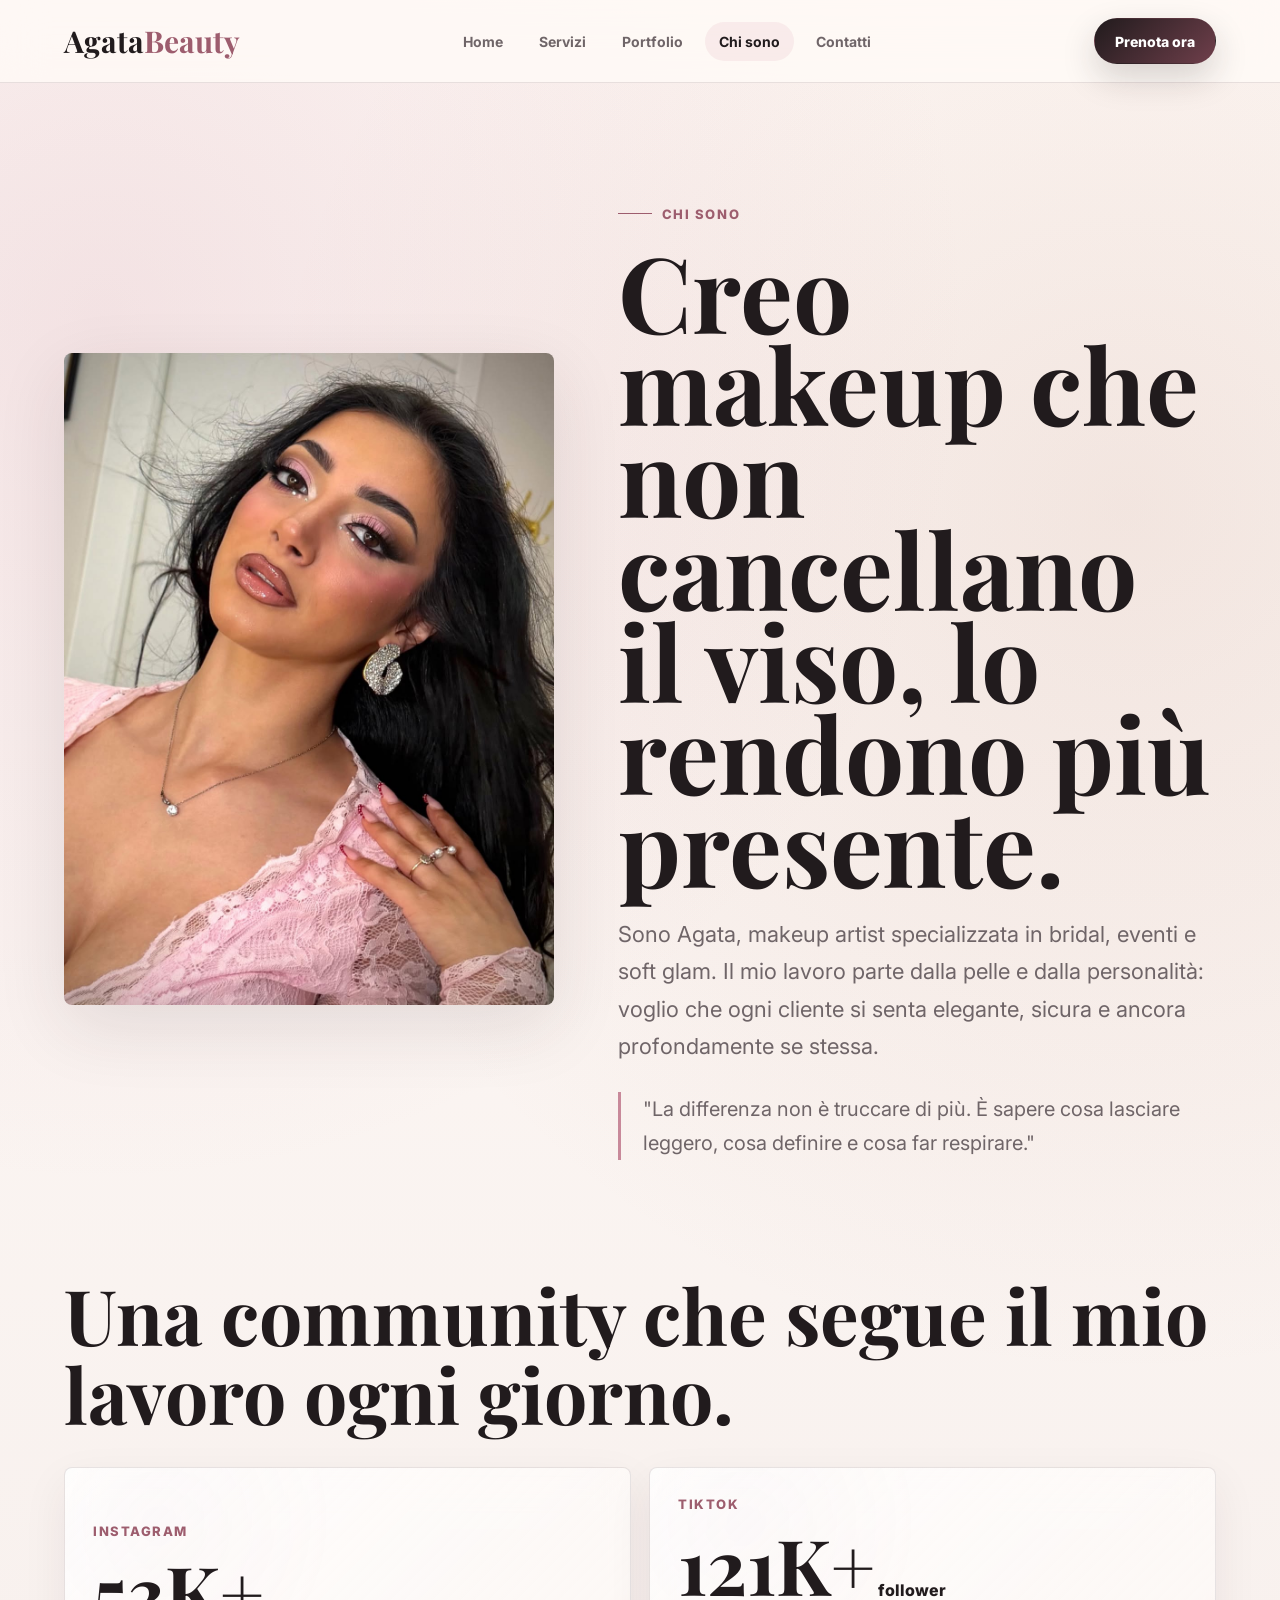
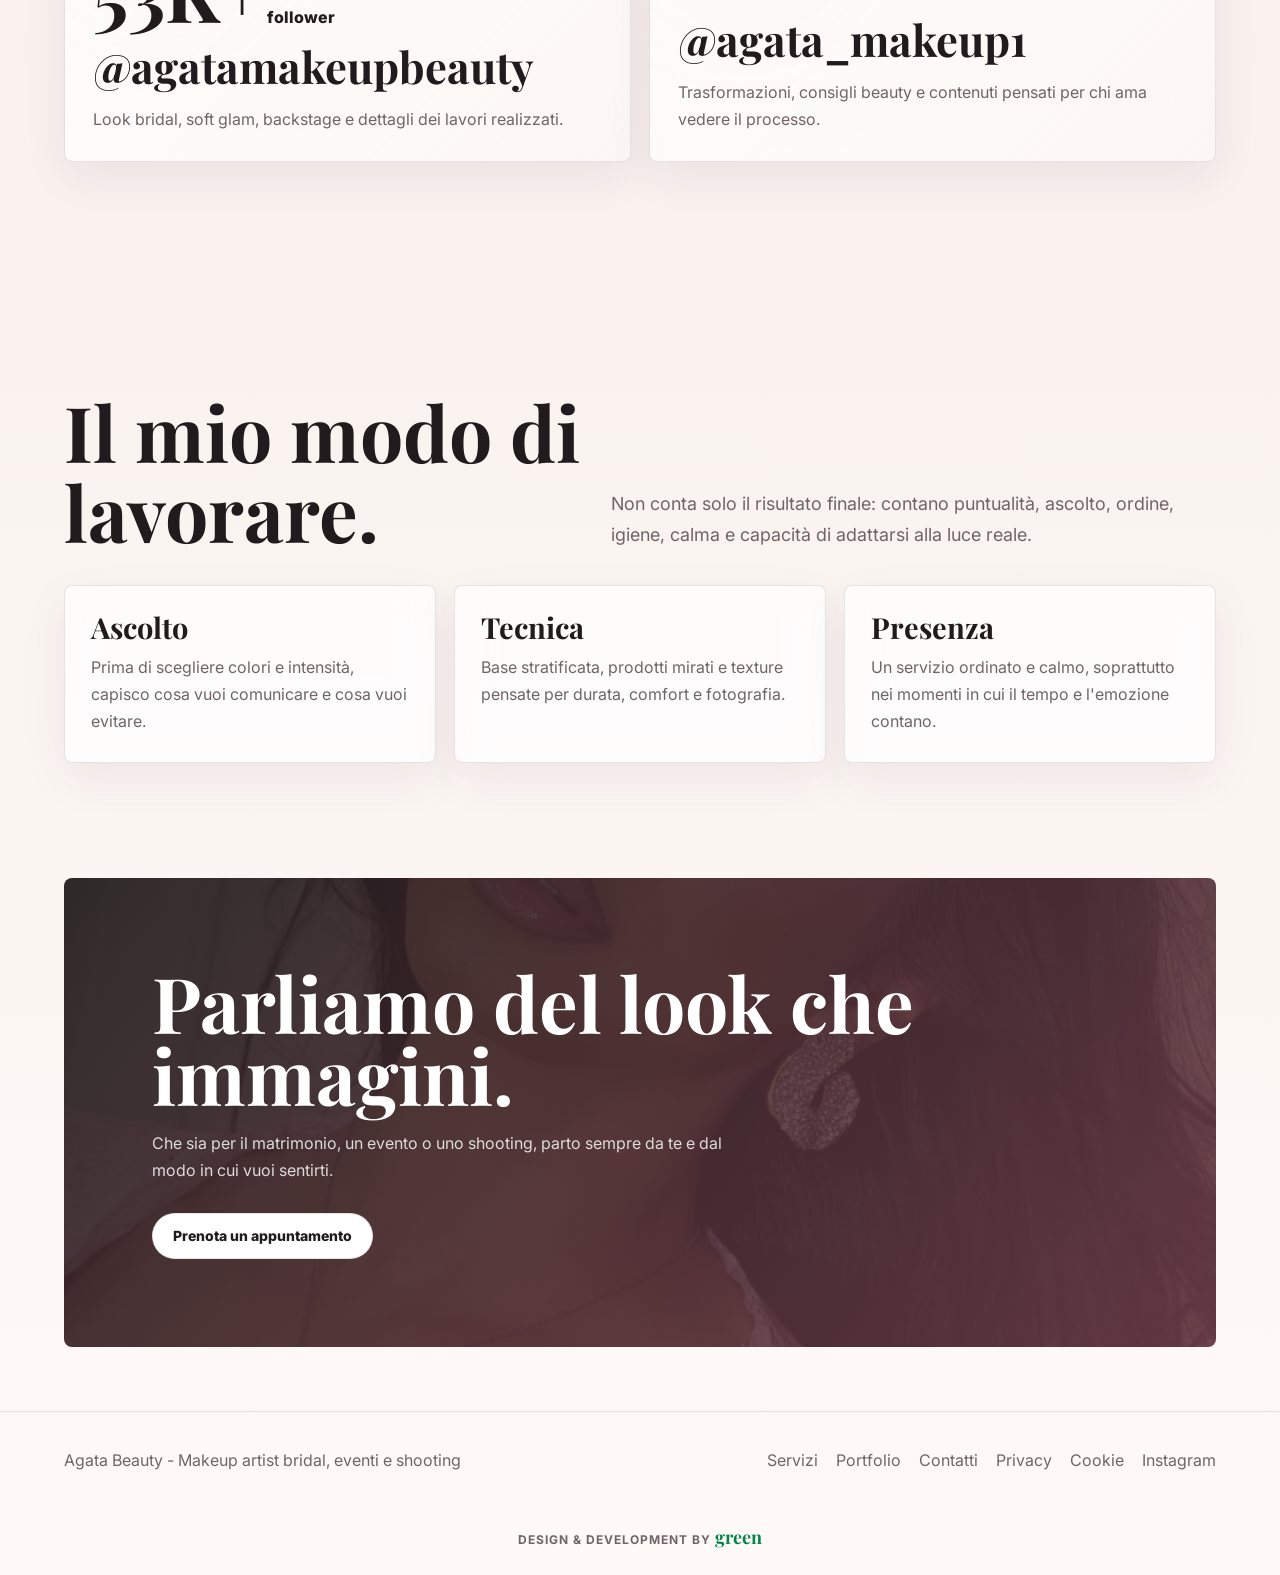
==== commit 828f4a35: "update pages" ====
--- a/chi-sono.html
+++ b/chi-sono.html
@@ -38,6 +38,26 @@
         </div>
       </section>
 
+      <section class="section social-proof-section">
+        <div class="section-head reveal">
+          <h2>Una community che segue il mio lavoro ogni giorno.</h2>
+        </div>
+        <div class="social-proof-grid">
+          <a class="social-proof-card reveal" href="https://www.instagram.com/agatamakeupbeauty/">
+            <span>Instagram</span>
+            <em><b class="count-up" data-target="53000">0</b> follower</em>
+            <strong>@agatamakeupbeauty</strong>
+            <p>Look bridal, soft glam, backstage e dettagli dei lavori realizzati.</p>
+          </a>
+          <a class="social-proof-card reveal" href="https://www.tiktok.com/@agata_makeup1">
+            <span>TikTok</span>
+            <em><b class="count-up" data-target="121000">0</b> follower</em>
+            <strong>@agata_makeup1</strong>
+            <p>Trasformazioni, consigli beauty e contenuti pensati per chi ama vedere il processo.</p>
+          </a>
+        </div>
+      </section>
+
       <section class="section">
         <div class="section-head reveal">
           <h2>Il mio modo di lavorare.</h2>
@@ -70,6 +90,6 @@
     </footer>
     <p class="designer-credit">Design &amp; development by <span>green</span></p>
   </div>
-  <script src="script.js"></script>
+  <script src="script.js?v=social-counts"></script>
 </body>
 </html>
--- a/style.css
+++ b/style.css
@@ -260,6 +260,423 @@
 
 .page-hero p{margin-top:24px}
 
+.page-hero{
+  padding-bottom:clamp(44px,5vw,72px);
+}
+
+.page-hero-actions{
+  display:flex;
+  flex-wrap:wrap;
+  gap:14px;
+  margin-top:30px;
+}
+
+.services-hero{
+  display:grid;
+  grid-template-columns:minmax(0,1fr) minmax(300px,390px);
+  gap:clamp(24px,5vw,72px);
+  align-items:end;
+  padding:clamp(72px,9vw,128px) clamp(20px,5vw,72px) clamp(42px,5vw,72px);
+}
+
+.services-hero-copy{max-width:900px}
+
+.services-hero h1{
+  max-width:920px;
+  font-size:clamp(48px,7.2vw,96px);
+  line-height:.93;
+  letter-spacing:0;
+}
+
+.conversion-panel{
+  padding:28px;
+  border:1px solid var(--line);
+  border-radius:var(--radius);
+  background:linear-gradient(180deg,rgba(255,255,255,.86),rgba(255,250,247,.64));
+  box-shadow:var(--shadow);
+  backdrop-filter:blur(18px);
+}
+
+.conversion-panel strong{
+  display:block;
+  font-family:"Playfair Display",Georgia,serif;
+  font-size:30px;
+  line-height:1.05;
+}
+
+.conversion-panel p{
+  margin-top:12px;
+  color:var(--muted);
+  line-height:1.7;
+}
+
+.conversion-panel a{
+  display:inline-flex;
+  margin-top:20px;
+  color:var(--rose-dark);
+  font-size:14px;
+  font-weight:800;
+  text-decoration:none;
+}
+
+.service-picker{
+  position:sticky;
+  top:83px;
+  z-index:12;
+  display:grid;
+  grid-template-columns:repeat(3,1fr);
+  margin:0 clamp(20px,5vw,72px);
+  border:1px solid var(--line);
+  border-radius:var(--radius);
+  overflow:hidden;
+  background:rgba(255,250,247,.88);
+  box-shadow:0 18px 48px rgba(54,33,38,.08);
+  backdrop-filter:blur(18px);
+}
+
+.service-picker a{
+  padding:18px 20px;
+  text-decoration:none;
+  border-right:1px solid var(--line);
+}
+
+.service-picker a:last-child{border-right:0}
+.service-picker strong{display:block;font-size:16px}
+.service-picker span{display:block;margin-top:5px;color:var(--muted);font-size:13px;line-height:1.4}
+
+.services-showcase{
+  display:grid;
+  gap:20px;
+  scroll-margin-top:170px;
+}
+
+.service-offer{
+  display:grid;
+  grid-template-columns:minmax(0,1fr) minmax(220px,280px);
+  gap:28px;
+  align-items:end;
+  padding:30px;
+  border:1px solid var(--line);
+  border-radius:var(--radius);
+  background:rgba(255,255,255,.72);
+  box-shadow:0 16px 45px rgba(54,33,38,.07);
+  backdrop-filter:blur(18px);
+  scroll-margin-top:170px;
+}
+
+.service-offer-featured{
+  min-height:420px;
+  color:#fff;
+  background:
+    linear-gradient(135deg,rgba(33,27,29,.90),rgba(111,63,75,.78)),
+    url("assets/immagine_1.jpg") center 34%/cover;
+  box-shadow:var(--shadow);
+}
+
+.service-offer h2{
+  font-size:clamp(38px,5vw,70px);
+  line-height:.96;
+  letter-spacing:0;
+}
+
+.service-offer p{
+  max-width:620px;
+  margin-top:16px;
+  color:var(--muted);
+  font-size:17px;
+  line-height:1.7;
+}
+
+.service-offer-featured p,
+.service-offer-featured .feature-list li{
+  color:rgba(255,255,255,.84);
+}
+
+.service-offer-featured .eyebrow{color:#fff}
+
+.offer-action{
+  display:grid;
+  gap:10px;
+  align-content:end;
+  padding:22px;
+  border:1px solid var(--line);
+  border-radius:var(--radius);
+  background:rgba(255,255,255,.72);
+}
+
+.service-offer-featured .offer-action{
+  border-color:rgba(255,255,255,.22);
+  background:rgba(255,255,255,.14);
+  backdrop-filter:blur(18px);
+}
+
+.offer-action strong{
+  display:block;
+  font-family:"Playfair Display",Georgia,serif;
+  font-size:32px;
+  line-height:1;
+}
+
+.offer-action span{
+  color:var(--muted);
+  line-height:1.5;
+}
+
+.service-offer-featured .offer-action span{color:rgba(255,255,255,.78)}
+.offer-action .btn{margin-top:8px}
+
+.services-grid{
+  display:grid;
+  grid-template-columns:repeat(2,1fr);
+  gap:20px;
+}
+
+.services-grid .service-offer{
+  grid-template-columns:1fr;
+  min-height:100%;
+}
+
+.services-flow{padding-top:0}
+
+.flow-grid{
+  display:grid;
+  grid-template-columns:repeat(3,1fr);
+  gap:18px;
+}
+
+.flow-grid .card span{
+  display:block;
+  margin-bottom:22px;
+  color:var(--rose-dark);
+  font-size:13px;
+  font-weight:800;
+  letter-spacing:.12em;
+}
+
+.services-final-cta{
+  display:flex;
+  justify-content:space-between;
+  align-items:end;
+  gap:28px;
+  margin:0 clamp(20px,5vw,72px) clamp(20px,5vw,72px);
+  padding:clamp(42px,7vw,76px);
+  color:#fff;
+  border-radius:var(--radius);
+  background:linear-gradient(135deg,rgba(33,27,29,.94),rgba(111,63,75,.88));
+  box-shadow:var(--shadow);
+}
+
+.services-final-cta h2{
+  max-width:780px;
+  font-size:clamp(40px,5.8vw,78px);
+  line-height:.95;
+}
+
+.services-final-cta .eyebrow{color:#fff}
+
+.booking-hero{
+  display:grid;
+  grid-template-columns:minmax(0,1fr) minmax(300px,410px);
+  gap:clamp(24px,5vw,72px);
+  align-items:end;
+  padding:clamp(62px,8vw,108px) clamp(20px,5vw,72px) clamp(34px,5vw,58px);
+}
+
+.booking-hero-copy{max-width:900px}
+
+.booking-hero h1{
+  max-width:940px;
+  font-size:clamp(48px,7.4vw,98px);
+  line-height:.93;
+  letter-spacing:0;
+}
+
+.booking-hero-card{
+  padding:28px;
+  border:1px solid var(--line);
+  border-radius:var(--radius);
+  background:
+    linear-gradient(180deg,rgba(255,255,255,.88),rgba(255,250,247,.68)),
+    url("assets/immagine_1.jpg") center 34%/cover;
+  background-blend-mode:screen;
+  box-shadow:var(--shadow);
+  backdrop-filter:blur(18px);
+}
+
+.booking-hero-card strong{
+  display:block;
+  font-family:"Playfair Display",Georgia,serif;
+  font-size:32px;
+  line-height:1.05;
+}
+
+.booking-hero-card p{
+  margin-top:12px;
+  color:var(--muted);
+  line-height:1.7;
+}
+
+.booking-mini-stats{
+  display:grid;
+  grid-template-columns:repeat(2,1fr);
+  gap:10px;
+  margin-top:24px;
+}
+
+.booking-mini-stats span{
+  padding:14px;
+  border:1px solid var(--line);
+  border-radius:var(--radius);
+  background:rgba(255,255,255,.72);
+  color:var(--muted);
+  font-size:13px;
+  line-height:1.4;
+}
+
+.booking-mini-stats b{
+  display:block;
+  color:var(--ink);
+  font-size:20px;
+}
+
+.booking-steps{
+  display:grid;
+  grid-template-columns:repeat(3,1fr);
+  margin:0 clamp(20px,5vw,72px);
+  border:1px solid var(--line);
+  border-radius:var(--radius);
+  overflow:hidden;
+  background:rgba(255,255,255,.68);
+  box-shadow:0 18px 48px rgba(54,33,38,.08);
+  backdrop-filter:blur(18px);
+}
+
+.booking-steps article{
+  padding:22px;
+  border-right:1px solid var(--line);
+}
+
+.booking-steps article:last-child{border-right:0}
+
+.booking-steps span{
+  display:block;
+  margin-bottom:18px;
+  color:var(--rose-dark);
+  font-size:12px;
+  font-weight:800;
+  letter-spacing:.12em;
+}
+
+.booking-steps strong{
+  display:block;
+  font-family:"Playfair Display",Georgia,serif;
+  font-size:28px;
+  line-height:1.05;
+}
+
+.booking-steps p{
+  margin-top:8px;
+  color:var(--muted);
+  line-height:1.55;
+}
+
+.booking-panel-rich{
+  grid-template-columns:minmax(320px,.43fr) minmax(0,.57fr);
+  gap:24px;
+}
+
+.booking-checklist{
+  min-height:360px;
+  padding:30px;
+  border:1px solid var(--line);
+  border-radius:var(--radius);
+  color:#fff;
+  background:
+    linear-gradient(135deg,rgba(33,27,29,.92),rgba(111,63,75,.82)),
+    url("assets/immagine_1.jpg") center 36%/cover;
+  box-shadow:var(--shadow);
+}
+
+.booking-checklist .eyebrow{color:#fff}
+
+.booking-checklist h2{
+  max-width:560px;
+  font-size:clamp(34px,4.5vw,58px);
+  line-height:.98;
+  letter-spacing:0;
+}
+
+.booking-checklist .feature-list li{
+  color:rgba(255,255,255,.86);
+}
+
+.booking-side-grid{
+  display:grid;
+  grid-template-columns:repeat(2,1fr);
+  gap:18px;
+}
+
+.booking-side-grid .card h3{
+  font-size:27px;
+}
+
+.booking-contact-strip{
+  display:flex;
+  justify-content:space-between;
+  align-items:center;
+  gap:18px;
+  padding:20px 22px;
+  border:1px solid var(--line);
+  border-radius:var(--radius);
+  background:rgba(255,255,255,.62);
+  box-shadow:0 16px 45px rgba(54,33,38,.06);
+}
+
+.booking-contact-strip strong{
+  font-family:"Playfair Display",Georgia,serif;
+  font-size:24px;
+}
+
+.booking-contact-strip a{
+  color:var(--rose-dark);
+  font-size:14px;
+  font-weight:800;
+  text-decoration:none;
+  white-space:nowrap;
+}
+
+.booking-assurance{padding-top:0}
+
+.booking-final{
+  display:flex;
+  justify-content:space-between;
+  align-items:end;
+  gap:28px;
+  margin:0 clamp(20px,5vw,72px) clamp(20px,5vw,72px);
+  padding:clamp(42px,7vw,76px);
+  color:#fff;
+  border-radius:var(--radius);
+  background:
+    linear-gradient(135deg,rgba(33,27,29,.94),rgba(111,63,75,.86)),
+    url("assets/immagine_1.jpg") center 42%/cover;
+  box-shadow:var(--shadow);
+}
+
+.booking-final h2{
+  max-width:760px;
+  font-size:clamp(40px,5.8vw,78px);
+  line-height:.95;
+}
+
+.booking-final p{
+  max-width:620px;
+  margin-top:18px;
+  color:rgba(255,255,255,.82);
+  line-height:1.7;
+}
+
+.booking-final .eyebrow{color:#fff}
+
 .grid{
   display:grid;
   grid-template-columns:repeat(3,1fr);
@@ -369,13 +786,119 @@
   line-height:1.7;
 }
 
+.social-proof-section{
+  padding-top:0;
+}
+
+.social-proof-section .section-head{
+  align-items:center;
+}
+
+.social-proof-portrait{
+  width:clamp(120px,15vw,190px);
+  aspect-ratio:1;
+  overflow:hidden;
+  border:1px solid var(--line);
+  border-radius:var(--radius);
+  box-shadow:var(--shadow);
+}
+
+.social-proof-portrait img{
+  width:100%;
+  height:100%;
+  object-fit:cover;
+}
+
+.social-proof-grid{
+  display:grid;
+  grid-template-columns:repeat(2,1fr);
+  gap:18px;
+}
+
+.social-proof-card{
+  display:grid;
+  min-height:260px;
+  align-content:end;
+  padding:28px;
+  border:1px solid var(--line);
+  border-radius:var(--radius);
+  text-decoration:none;
+  background:
+    linear-gradient(135deg,rgba(255,255,255,.86),rgba(255,250,247,.62)),
+    radial-gradient(circle at 16% 18%,rgba(200,137,154,.18),transparent 34%);
+  box-shadow:0 16px 45px rgba(54,33,38,.07);
+  backdrop-filter:blur(18px);
+}
+
+.social-proof-card span{
+  color:var(--rose-dark);
+  font-size:13px;
+  font-weight:800;
+  letter-spacing:.12em;
+  text-transform:uppercase;
+}
+
+.social-proof-card em{
+  margin-top:18px;
+  color:var(--ink);
+  font-style:normal;
+  font-weight:800;
+}
+
+.social-proof-card em b{
+  font-family:"Playfair Display",Georgia,serif;
+  font-size:clamp(48px,6vw,82px);
+  line-height:.9;
+}
+
+.social-proof-card strong{
+  margin-top:18px;
+  font-family:"Playfair Display",Georgia,serif;
+  font-size:clamp(30px,3.4vw,48px);
+  line-height:.98;
+}
+
+.social-proof-card p{
+  max-width:520px;
+  margin-top:18px;
+  color:var(--muted);
+  line-height:1.7;
+}
+
 .booking-panel{
   display:grid;
-  grid-template-columns:.42fr .58fr;
+  grid-template-columns:minmax(300px,.39fr) minmax(0,.61fr);
+  gap:20px;
+  align-items:start;
+  padding-top:0;
+  scroll-margin-top:100px;
+}
+
+.booking-info{
+  display:grid;
   gap:18px;
 }
 
+.booking-note{
+  background:rgba(255,255,255,.58);
+}
+
+.booking-note h3{
+  font-size:25px;
+}
+
+.booking-note a{
+  display:inline-flex;
+  margin-top:18px;
+  color:var(--rose-dark);
+  font-size:14px;
+  font-weight:800;
+  text-decoration:none;
+}
+
 .calendly-box{
+  position:relative;
+  min-height:720px;
   overflow:hidden;
   border:1px solid var(--line);
   border-radius:var(--radius);
@@ -383,7 +906,49 @@
   box-shadow:var(--shadow);
 }
 
-.calendly-inline-widget{min-width:320px;height:760px}
+.calendly-fallback{
+  position:absolute;
+  inset:0;
+  z-index:1;
+  display:flex;
+  flex-direction:column;
+  align-items:center;
+  justify-content:center;
+  gap:10px;
+  padding:28px;
+  color:var(--muted);
+  text-align:center;
+}
+
+.calendly-fallback strong{
+  color:var(--ink);
+  font-family:"Playfair Display",Georgia,serif;
+  font-size:30px;
+  line-height:1.05;
+}
+
+.calendly-fallback span{
+  max-width:360px;
+  line-height:1.6;
+}
+
+.calendly-fallback a{
+  margin-top:8px;
+  color:var(--rose-dark);
+  font-weight:800;
+  text-decoration:none;
+}
+
+.calendly-box.calendly-loaded .calendly-fallback{
+  display:none;
+}
+
+.calendly-inline-widget{
+  position:relative;
+  z-index:2;
+  min-width:320px;
+  height:720px;
+}
 
 .contact-grid{
   display:grid;
@@ -481,10 +1046,21 @@
 
 @media(max-width:980px){
   .hero,
+  .services-hero,
+  .booking-hero,
   .split,
   .booking-panel,
   .contact-grid,
   .portfolio-grid{grid-template-columns:1fr}
+
+  .service-offer,
+  .services-grid,
+  .flow-grid,
+  .booking-steps,
+  .social-proof-grid,
+  .booking-side-grid{grid-template-columns:1fr}
+
+  .service-picker{top:73px}
 
   .hero-visual,
   .hero-visual img,
@@ -518,6 +1094,35 @@
   .nav.open .nav-links{display:flex}
   .nav-links a{padding:14px 16px}
   .nav-actions .btn{display:none}
+  .page-hero-actions .btn{width:100%}
+  .services-hero{padding-top:54px}
+  .services-hero .btn,
+  .services-final-cta .btn{width:100%}
+  .service-picker{
+    position:relative;
+    top:auto;
+    grid-template-columns:1fr;
+  }
+  .service-picker a{
+    border-right:0;
+    border-bottom:1px solid var(--line);
+  }
+  .service-picker a:last-child{border-bottom:0}
+  .services-final-cta{
+    display:grid;
+    align-items:start;
+  }
+  .booking-hero{padding-top:54px}
+  .booking-steps article{
+    border-right:0;
+    border-bottom:1px solid var(--line);
+  }
+  .booking-steps article:last-child{border-bottom:0}
+  .booking-final{
+    display:grid;
+    align-items:start;
+  }
+  .booking-final .btn{width:100%}
   .hero{min-height:auto;padding-top:54px}
   .hero-actions .btn{width:100%}
   .hero-visual,
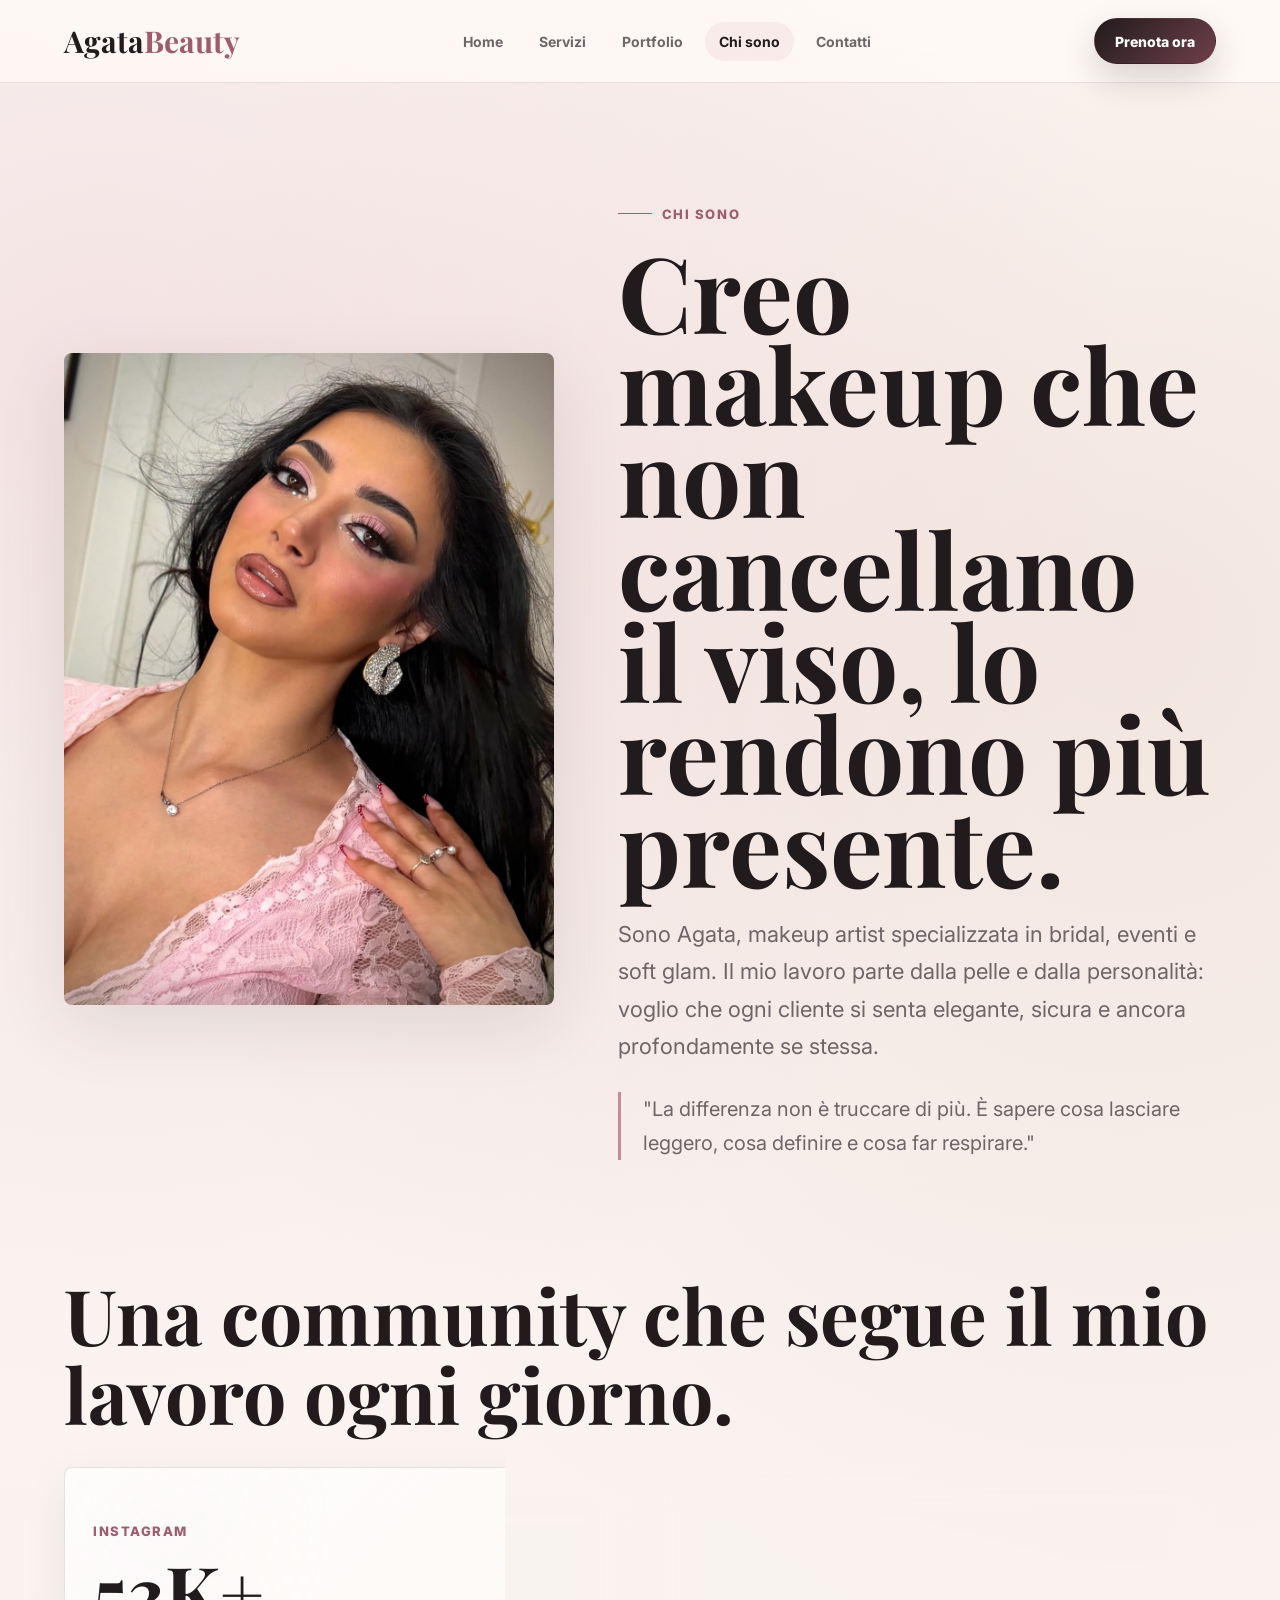
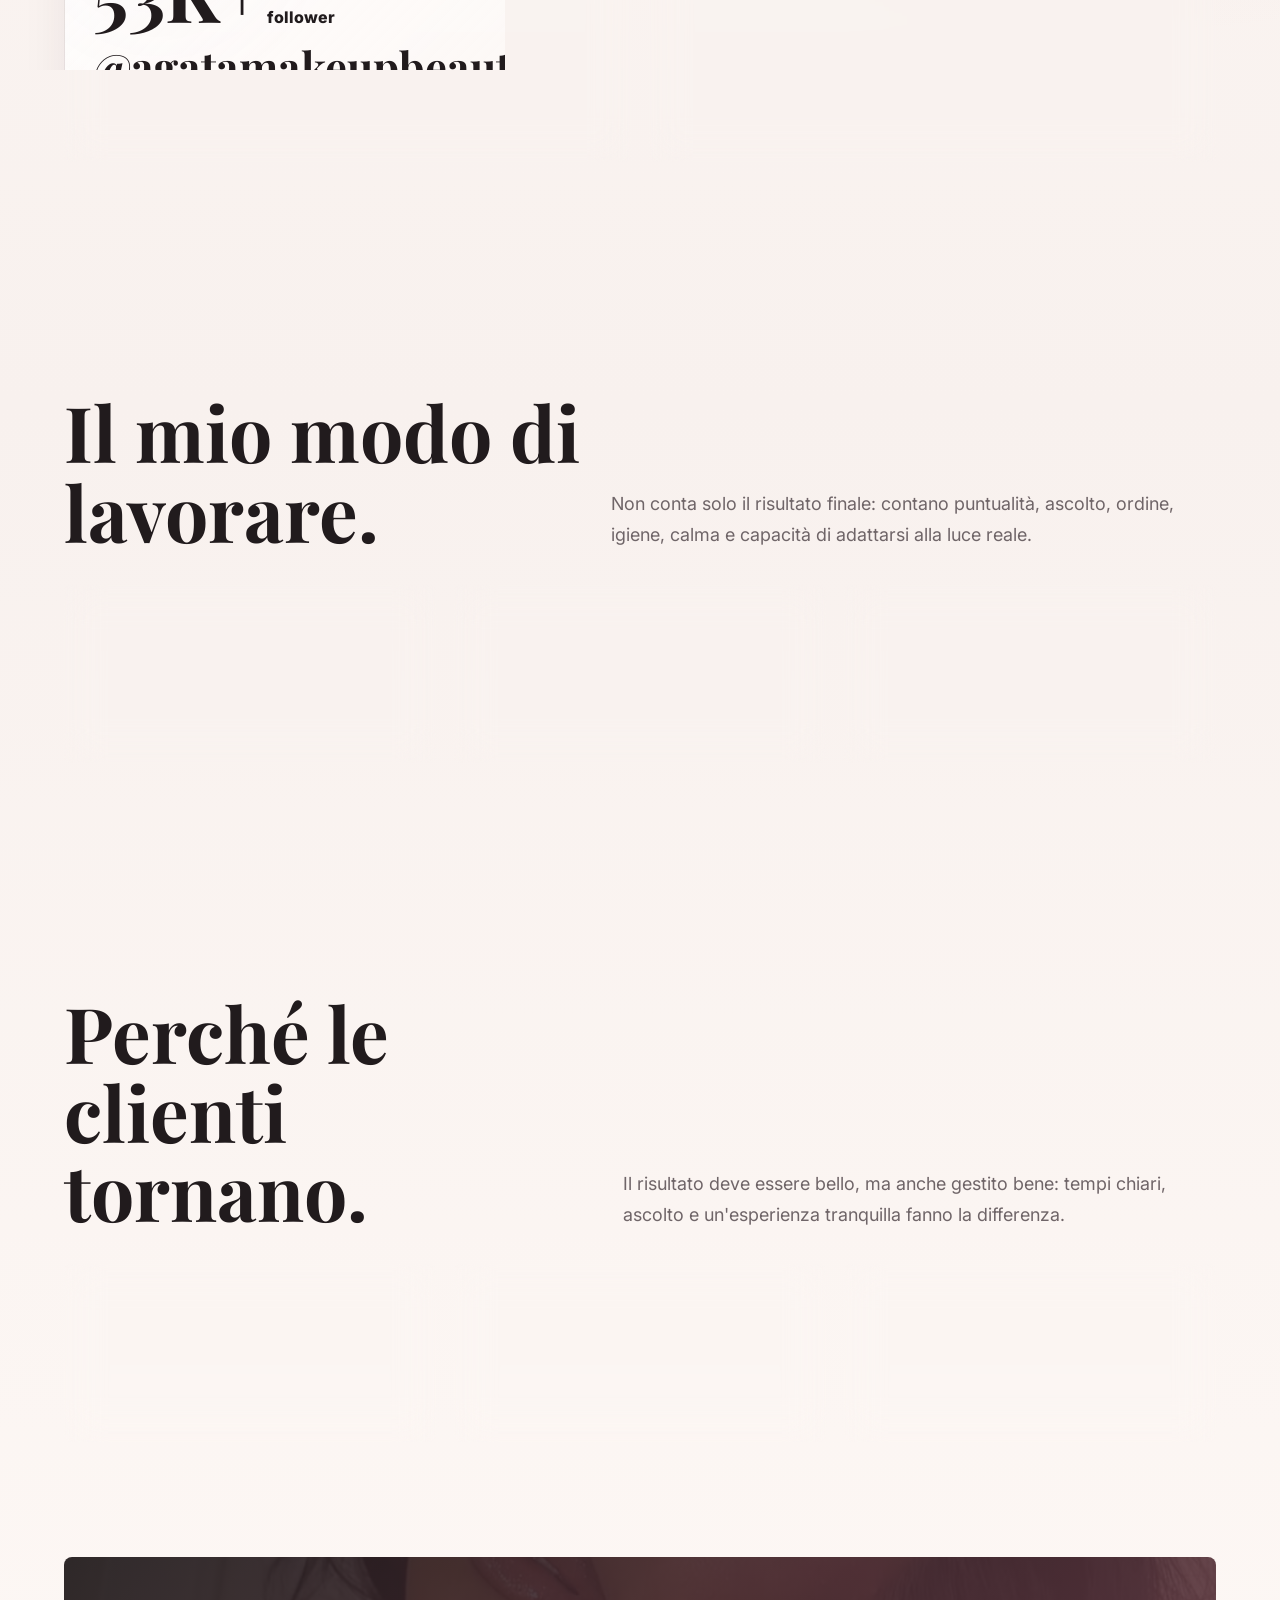
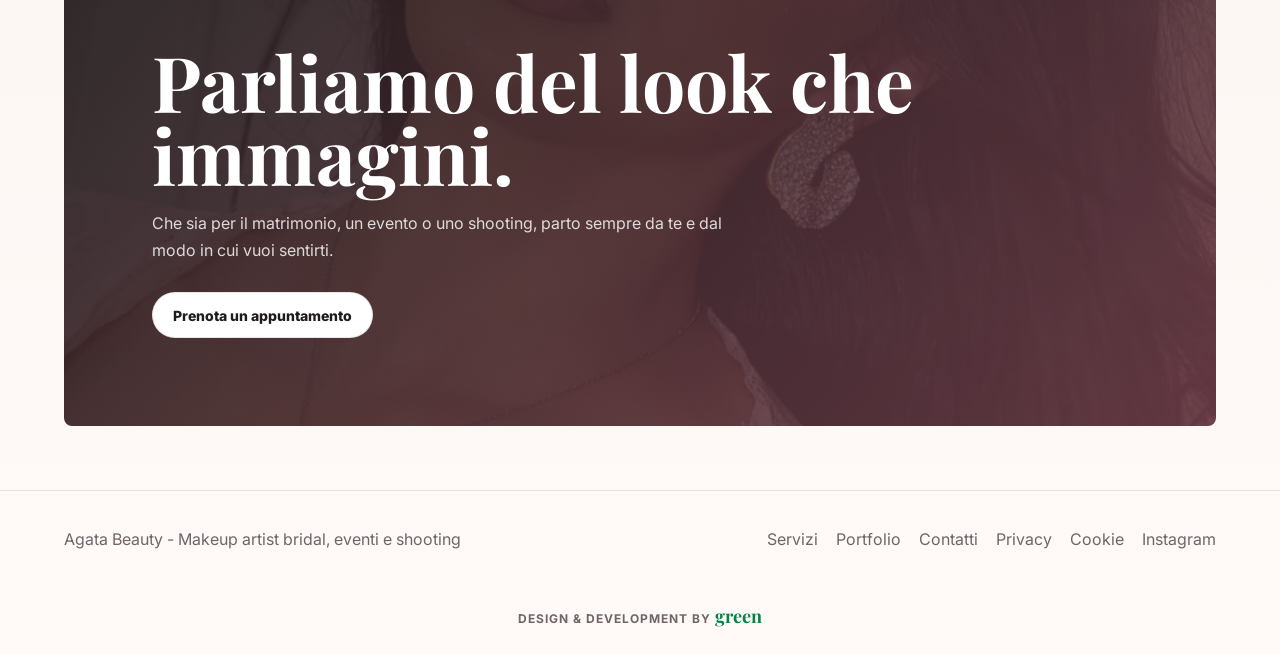
==== commit a9ca5eb8: "Improve site trust and accessibility" ====
--- a/chi-sono.html
+++ b/chi-sono.html
@@ -4,6 +4,12 @@
   <meta charset="UTF-8"/>
   <meta name="viewport" content="width=device-width, initial-scale=1.0"/>
   <meta name="description" content="Scopri Agata Beauty, makeup artist specializzata in bellezza naturale, bridal e soft glam."/>
+  <meta property="og:type" content="profile"/>
+  <meta property="og:locale" content="it_IT"/>
+  <meta property="og:title" content="Chi sono | Agata Beauty"/>
+  <meta property="og:description" content="Agata, makeup artist specializzata in bridal, eventi e soft glam naturale."/>
+  <meta property="og:image" content="assets/immagine_1.jpg"/>
+  <meta name="twitter:card" content="summary_large_image"/>
   <title>Chi sono | Agata Beauty</title>
   <link rel="icon" href="favicon.svg" type="image/svg+xml"/>
   <link rel="stylesheet" href="style.css"/>
@@ -16,12 +22,12 @@
         <a href="index.html">Home</a>
         <a href="servizi.html">Servizi</a>
         <a href="portfolio.html">Portfolio</a>
-        <a href="chi-sono.html" class="active">Chi sono</a>
+        <a href="chi-sono.html" class="active" aria-current="page">Chi sono</a>
         <a href="contatti.html">Contatti</a>
       </nav>
       <div class="nav-actions">
         <a href="prenota.html" class="btn btn-primary">Prenota ora</a>
-        <button class="menu-toggle" type="button" aria-label="Apri menu" aria-expanded="false">+</button>
+        <button class="menu-toggle" type="button" aria-label="Apri menu" aria-expanded="false"><span></span><span></span></button>
       </div>
     </header>
 
@@ -70,6 +76,18 @@
         </div>
       </section>
 
+      <section class="section">
+        <div class="section-head reveal">
+          <h2>Perché le clienti tornano.</h2>
+          <p>Il risultato deve essere bello, ma anche gestito bene: tempi chiari, ascolto e un'esperienza tranquilla fanno la differenza.</p>
+        </div>
+        <div class="grid">
+          <article class="card reveal"><h3>Calma</h3><p>Durante matrimoni, eventi e set, mantengo un ritmo ordinato anche quando i tempi sono stretti.</p></article>
+          <article class="card reveal"><h3>Realismo</h3><p>Il look viene pensato per pelle, luce e foto reali, non solo per essere bello nei primi dieci minuti.</p></article>
+          <article class="card reveal"><h3>Continuità</h3><p>Dalla prova al giorno dell'evento, ogni scelta viene ricordata e rifinita senza ripartire da zero.</p></article>
+        </div>
+      </section>
+
       <section class="cta-section reveal">
         <h2>Parliamo del look che immagini.</h2>
         <p>Che sia per il matrimonio, un evento o uno shooting, parto sempre da te e dal modo in cui vuoi sentirti.</p>
--- a/style.css
+++ b/style.css
@@ -87,14 +87,35 @@
 
 .menu-toggle{
   display:none;
+  flex-direction:column;
+  align-items:center;
+  justify-content:center;
   width:44px;
   height:44px;
   border:1px solid var(--line);
   border-radius:999px;
   background:#fff;
   color:var(--ink);
-  font-size:22px;
   cursor:pointer;
+}
+
+.menu-toggle span{
+  display:block;
+  width:18px;
+  height:2px;
+  background:currentColor;
+  border-radius:999px;
+  transition:transform .25s ease;
+}
+
+.menu-toggle span + span{margin-top:5px}
+
+.nav.open .menu-toggle span:first-child{
+  transform:translateY(3.5px) rotate(45deg);
+}
+
+.nav.open .menu-toggle span:last-child{
+  transform:translateY(-3.5px) rotate(-45deg);
 }
 
 .btn{
@@ -1044,6 +1065,21 @@
 
 .reveal.active{opacity:1;transform:translateY(0)}
 
+@media(prefers-reduced-motion:reduce){
+  html{scroll-behavior:auto}
+  *,
+  *::before,
+  *::after{
+    transition-duration:.01ms !important;
+    animation-duration:.01ms !important;
+    animation-iteration-count:1 !important;
+  }
+  .reveal{
+    opacity:1;
+    transform:none;
+  }
+}
+
 @media(max-width:980px){
   .hero,
   .services-hero,
@@ -1076,7 +1112,7 @@
 @media(max-width:760px){
   .nav{padding:14px 18px}
   .logo{font-size:26px}
-  .menu-toggle{display:inline-flex;align-items:center;justify-content:center}
+  .menu-toggle{display:inline-flex}
   .nav-links{
     position:absolute;
     top:73px;
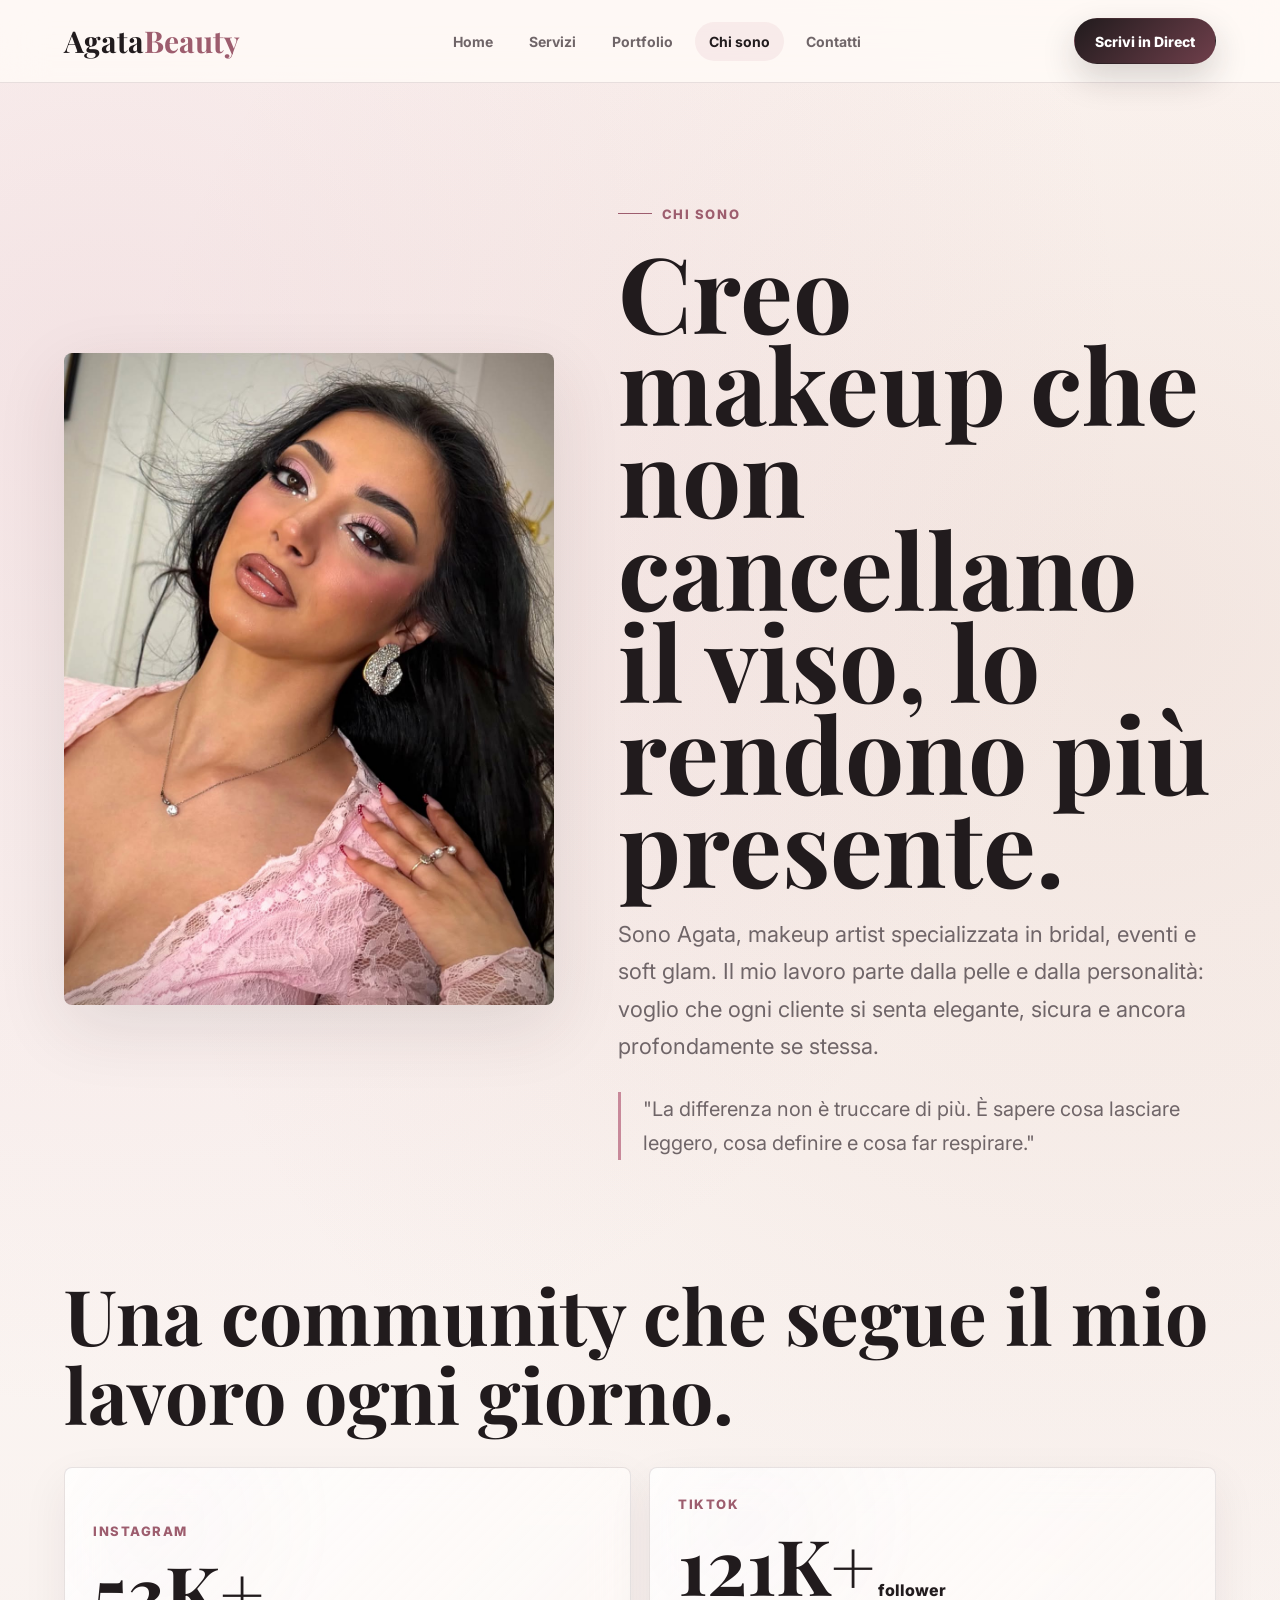
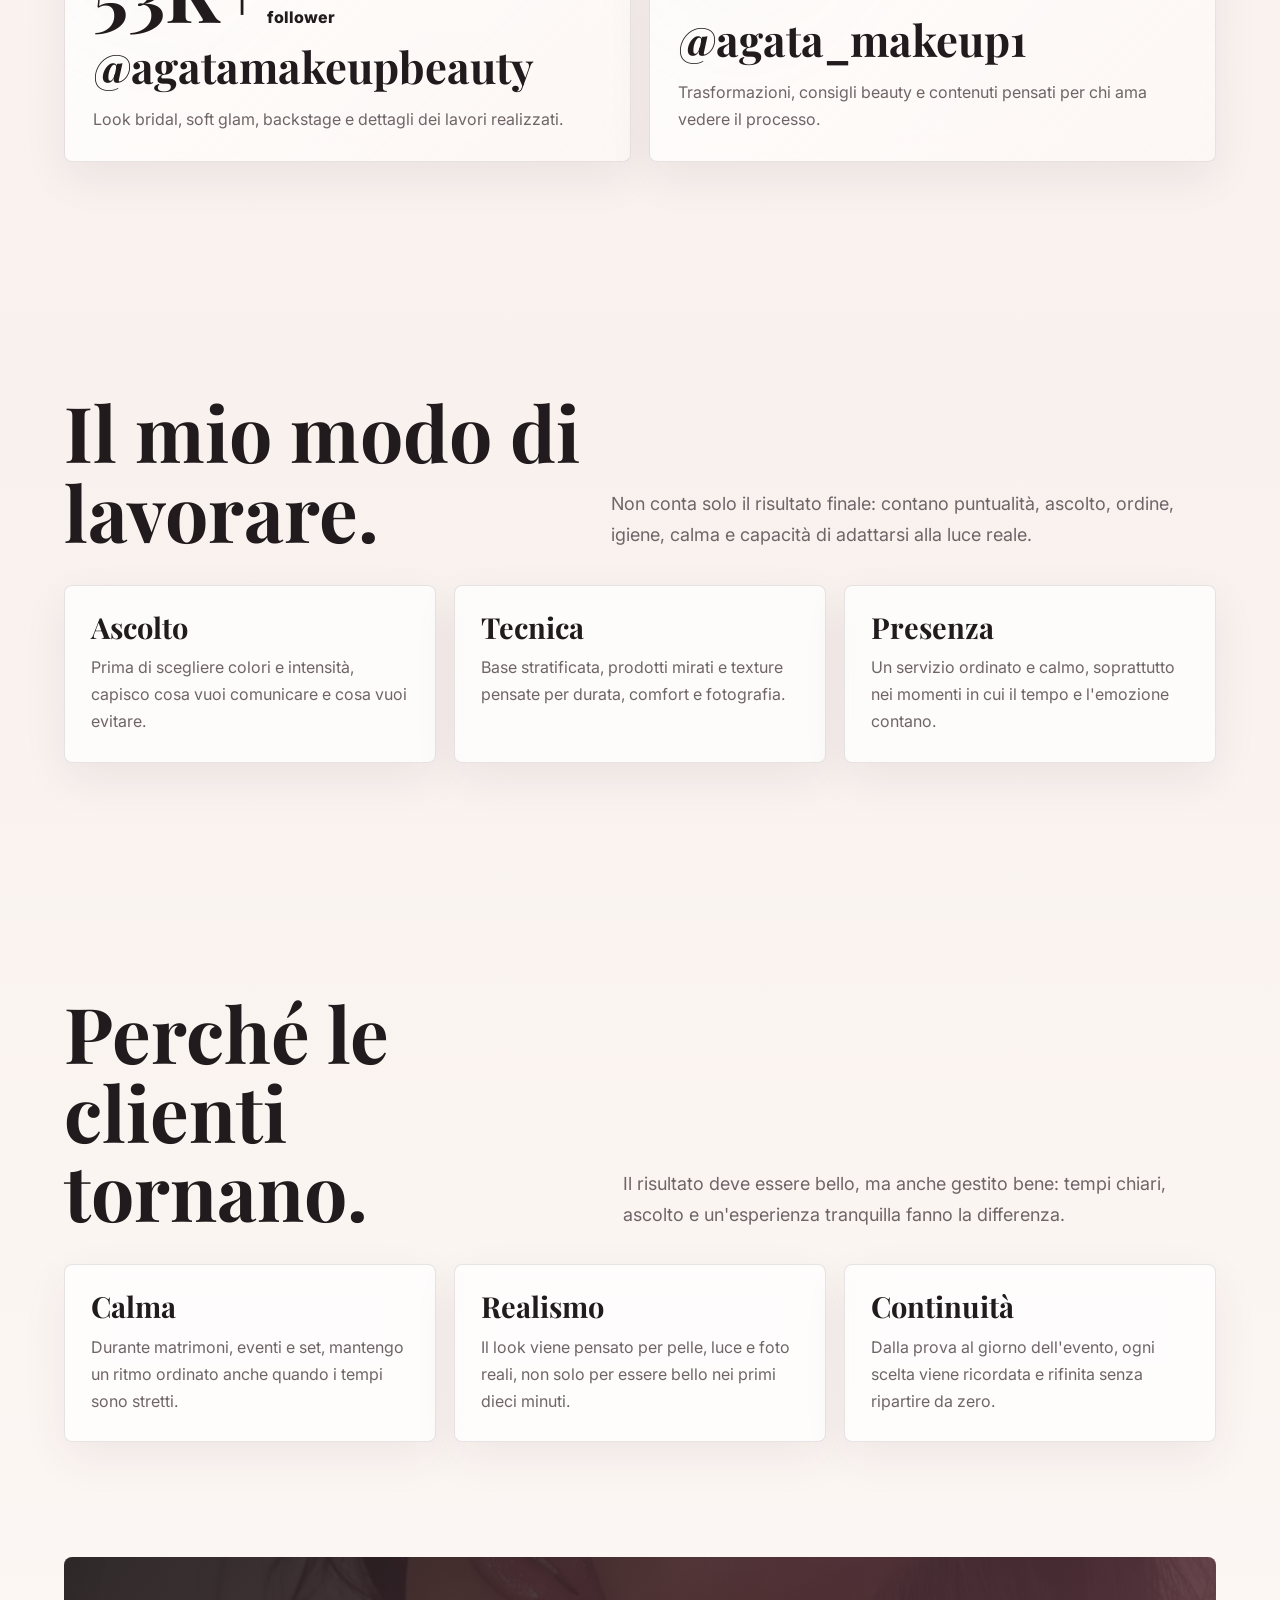
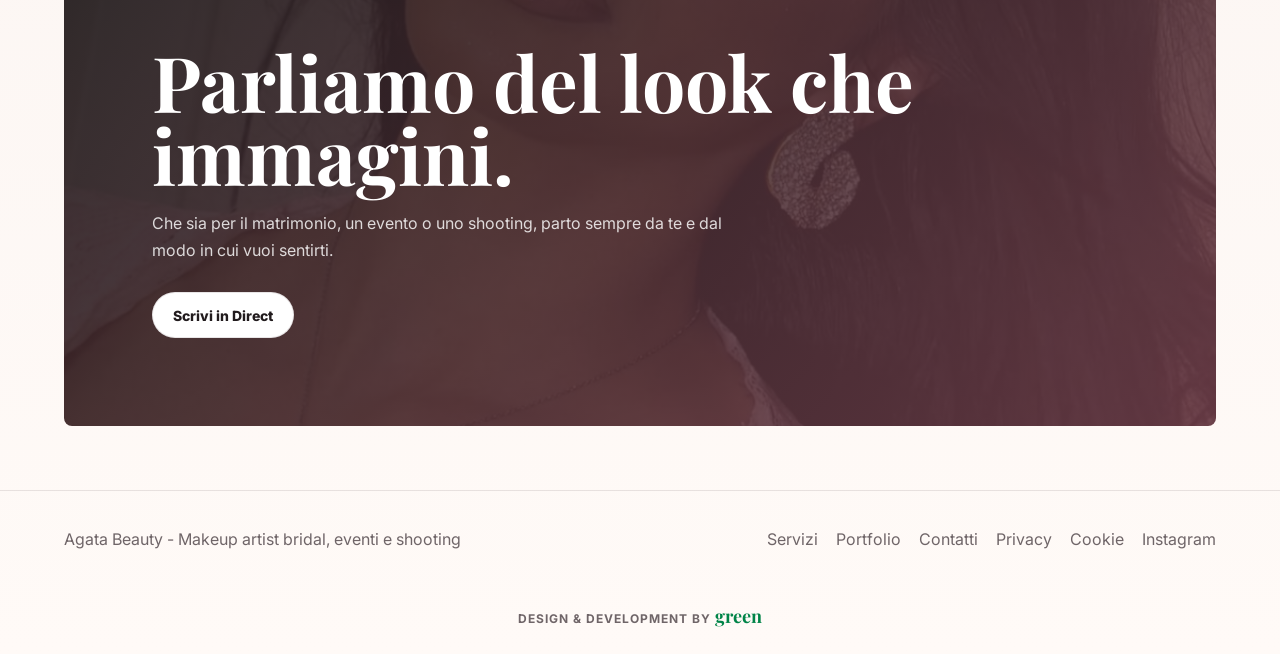
==== commit e238d1fd: "Remove booking page and direct users to Instagram" ====
--- a/chi-sono.html
+++ b/chi-sono.html
@@ -26,7 +26,7 @@
         <a href="contatti.html">Contatti</a>
       </nav>
       <div class="nav-actions">
-        <a href="prenota.html" class="btn btn-primary">Prenota ora</a>
+        <a href="https://ig.me/m/agatamakeupbeauty" class="btn btn-primary">Scrivi in Direct</a>
         <button class="menu-toggle" type="button" aria-label="Apri menu" aria-expanded="false"><span></span><span></span></button>
       </div>
     </header>
@@ -91,7 +91,7 @@
       <section class="cta-section reveal">
         <h2>Parliamo del look che immagini.</h2>
         <p>Che sia per il matrimonio, un evento o uno shooting, parto sempre da te e dal modo in cui vuoi sentirti.</p>
-        <a href="prenota.html" class="btn btn-secondary">Prenota un appuntamento</a>
+        <a href="https://ig.me/m/agatamakeupbeauty" class="btn btn-secondary">Scrivi in Direct</a>
       </section>
     </main>
 
